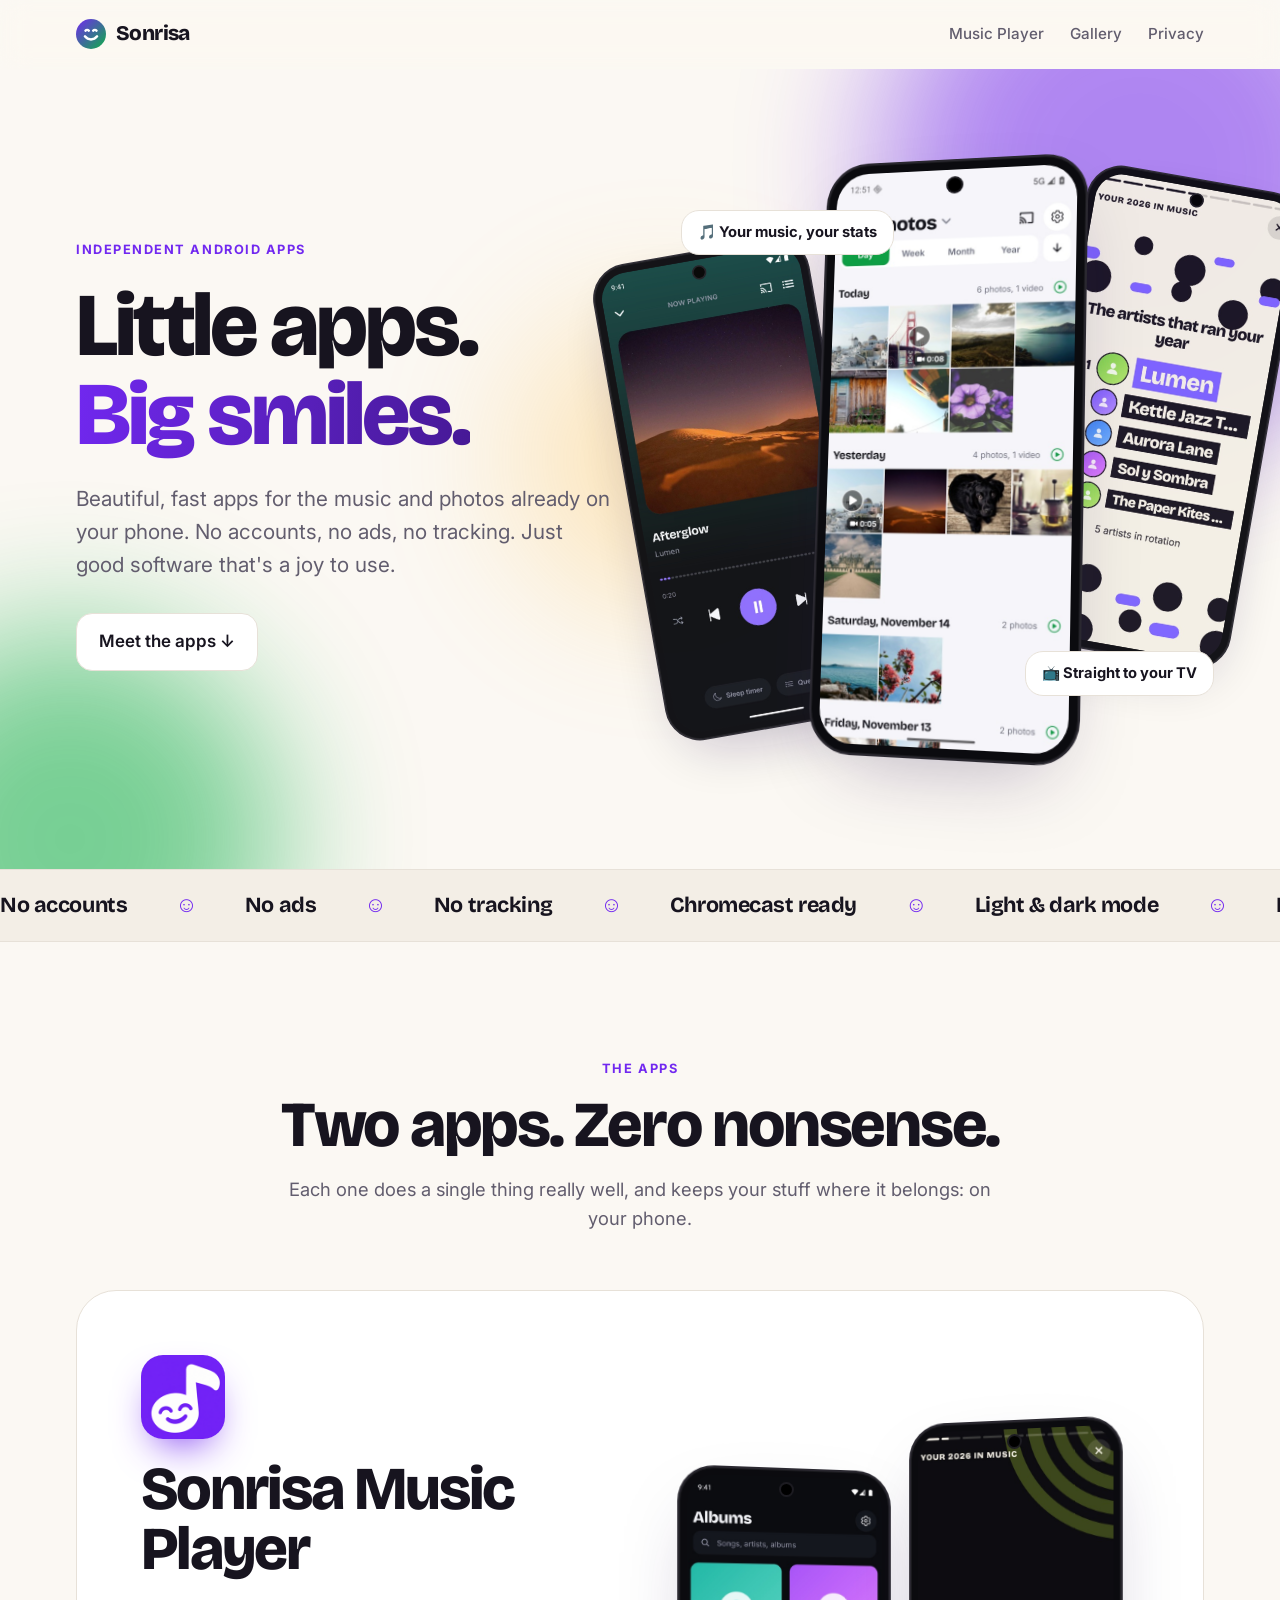
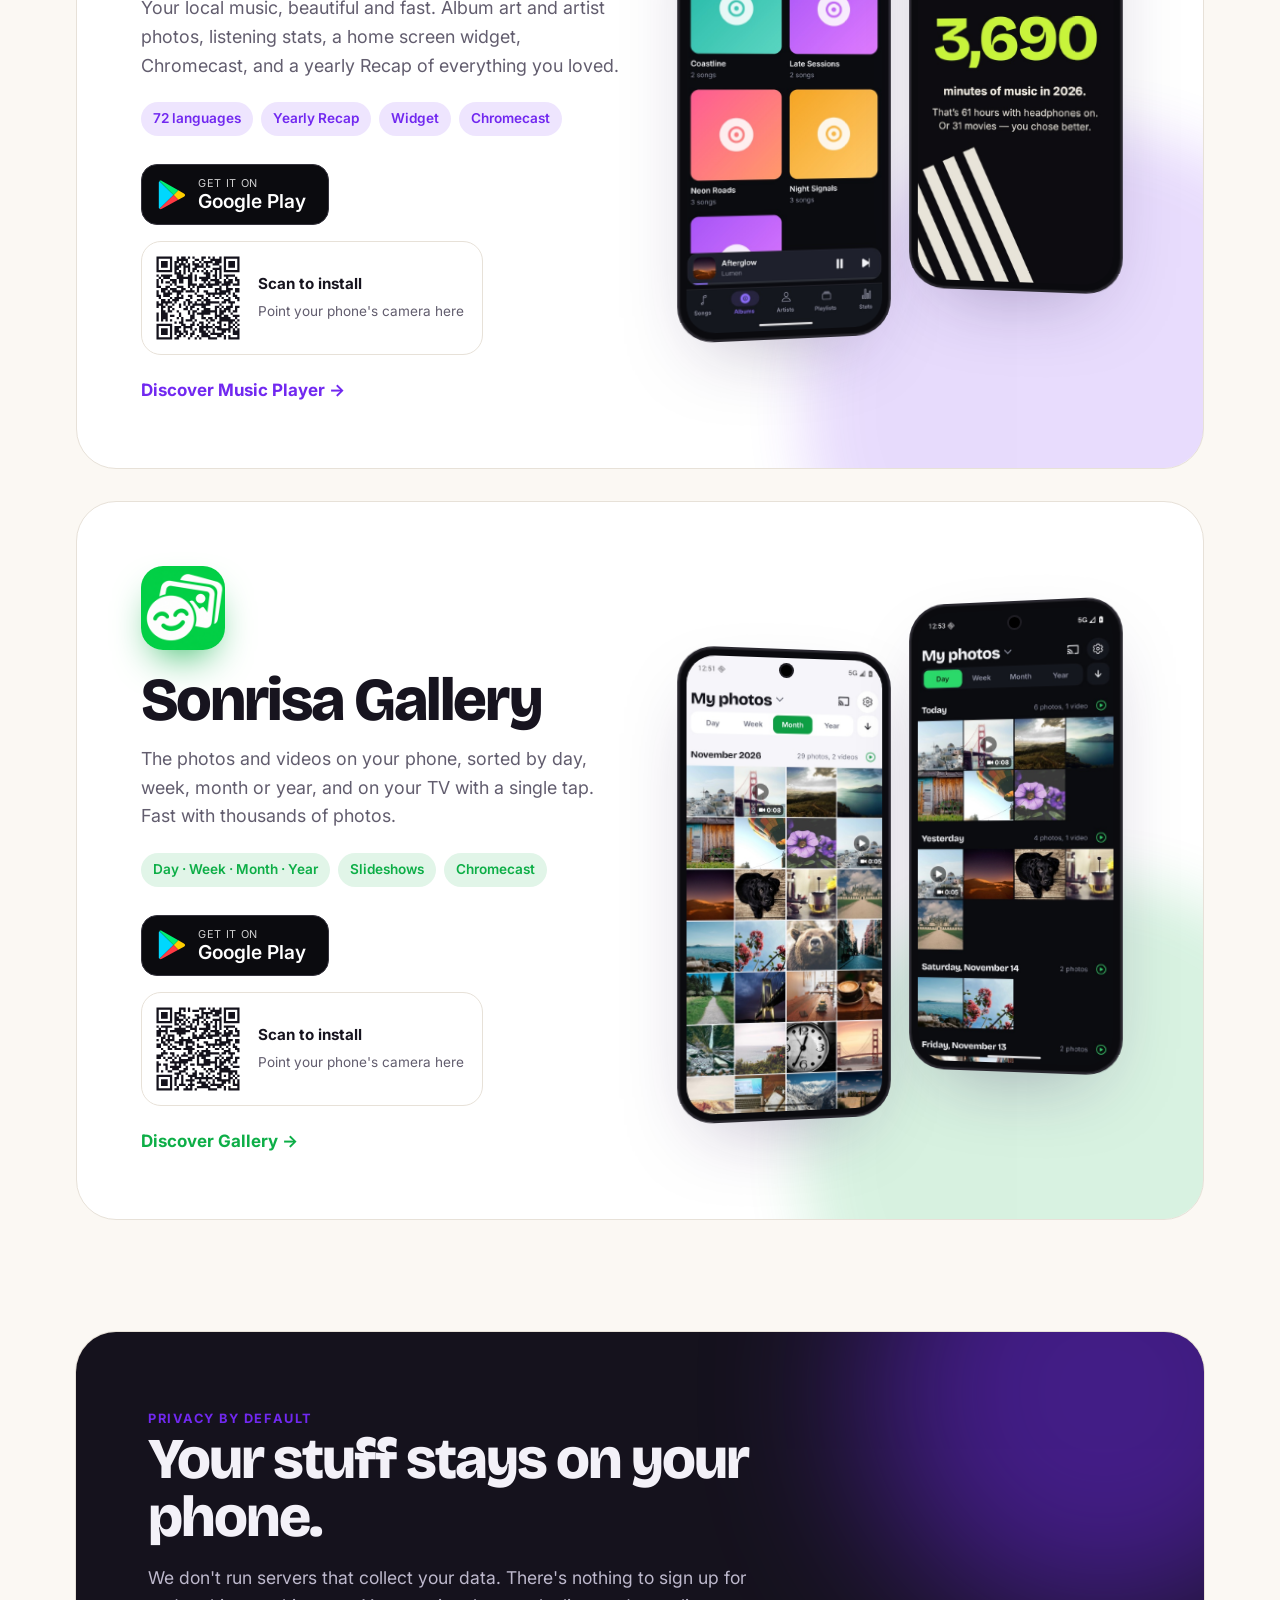
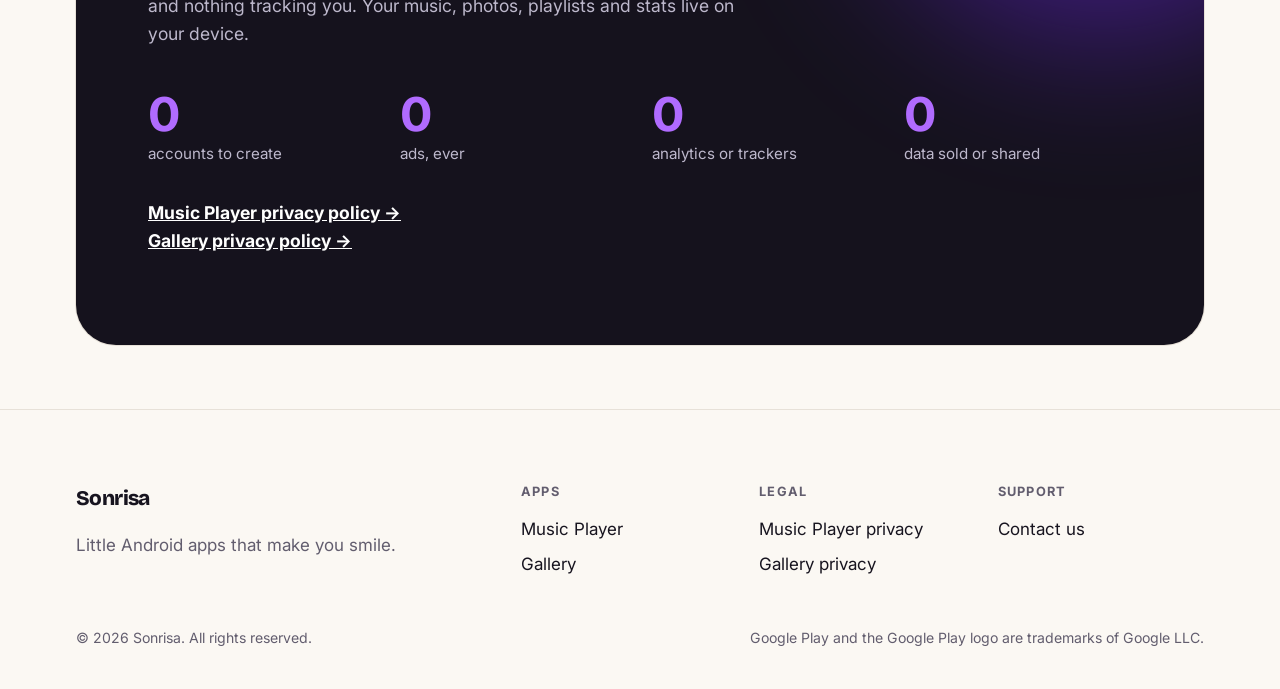
==== index.html @ 02a43a52 "first commit" ====
<!doctype html>
<html lang="en">
<head>
<meta charset="utf-8">
<meta name="viewport" content="width=device-width, initial-scale=1">
<title>Sonrisa · Little Android apps, big smiles</title>
<meta name="description" content="Sonrisa makes beautiful, fast Android apps that work with what's already on your phone. No accounts, no ads, no tracking. Meet Sonrisa Music Player and Sonrisa Gallery.">
<link rel="canonical" href="https://sonrisacode.com/">
<meta property="og:type" content="website">
<meta property="og:url" content="https://sonrisacode.com/">
<meta property="og:title" content="Sonrisa · Little Android apps, big smiles">
<meta property="og:description" content="Beautiful, private Android apps. No accounts, no ads, no tracking.">
<meta property="og:image" content="https://sonrisacode.com/img/music/icon.png">
<meta name="twitter:card" content="summary">
<meta name="theme-color" content="#fbf8f3" media="(prefers-color-scheme: light)">
<meta name="theme-color" content="#0c0a12" media="(prefers-color-scheme: dark)">
<link rel="icon" href="img/music/icon-192.png">
<link rel="preconnect" href="https://fonts.googleapis.com">
<link rel="preconnect" href="https://fonts.gstatic.com" crossorigin>
<link href="https://fonts.googleapis.com/css2?family=Bricolage+Grotesque:opsz,wght@12..96,700;12..96,800&family=Inter:wght@400;500;600;700&display=swap" rel="stylesheet">
<link rel="stylesheet" href="styles.css">
<script src="site.js" defer></script>
</head>
<body>

<header class="nav">
  <div class="wrap">
    <a class="logo" href="./"><svg viewBox="0 0 32 32" aria-hidden="true"><defs><linearGradient id="lg" x1="0" y1="0" x2="1" y2="1"><stop offset="0" stop-color="#7128f0"/><stop offset="1" stop-color="#0dae47"/></linearGradient></defs><circle cx="16" cy="16" r="16" fill="url(#lg)"/><path d="M9.5 18.5c3.4 4.4 9.6 4.4 13 0" stroke="#fff" stroke-width="2.6" fill="none" stroke-linecap="round"/><path d="M10 12.5c1-1.3 2.8-1.3 3.8 0M18.2 12.5c1-1.3 2.8-1.3 3.8 0" stroke="#fff" stroke-width="2.4" fill="none" stroke-linecap="round"/></svg>Sonrisa</a>
    <nav class="nav-links">
      <a href="music-player/">Music Player</a>
      <a href="gallery/">Gallery</a>
      <a class="hide-sm" href="#privacy">Privacy</a>
    </nav>
  </div>
</header>

<main>
  <section class="hero music">
    <div class="blobs"><div class="blob a"></div><div class="blob b" style="background: var(--gallery)"></div><div class="blob c"></div></div>
    <div class="wrap">
      <div>
        <span class="eyebrow reveal">Independent Android apps</span>
        <h1 class="reveal d1">Little apps.<br><em>Big smiles.</em></h1>
        <p class="lead reveal d2">Beautiful, fast apps for the music and photos already on your phone. No accounts, no ads, no tracking. Just good software that's a joy to use.</p>
        <div class="get reveal d3">
          <a class="ghost-btn" href="#apps">Meet the apps ↓</a>
        </div>
      </div>
      <div class="stage reveal d2" aria-hidden="true">
        <div class="phone p2"><img src="img/music/player.jpg" alt="" width="540" height="1200"></div>
        <div class="phone p3"><img src="img/music/recap4.jpg" alt="" width="540" height="1200"></div>
        <div class="phone p1"><img src="img/gallery/day.jpg" alt="" width="540" height="1200"></div>
        <div class="badge-float one">🎵 Your music, your stats</div>
        <div class="badge-float two">📺 Straight to your TV</div>
      </div>
    </div>
  </section>

  <div class="marquee music" aria-hidden="true">
    <div class="marquee-track">
      <span>No accounts</span><span>No ads</span><span>No tracking</span><span>Chromecast ready</span><span>Light &amp; dark mode</span><span>Made with care</span>
      <span>No accounts</span><span>No ads</span><span>No tracking</span><span>Chromecast ready</span><span>Light &amp; dark mode</span><span>Made with care</span>
    </div>
  </div>

  <section class="section" id="apps">
    <div class="wrap">
      <div class="section-head center reveal">
        <span class="eyebrow">The apps</span>
        <h2>Two apps. Zero nonsense.</h2>
        <p>Each one does a single thing really well, and keeps your stuff where it belongs: on your phone.</p>
      </div>

      <article class="showcase music reveal">
        <div>
          <img class="app-icon" src="img/music/icon-192.png" alt="Sonrisa Music Player icon" width="84" height="84">
          <h2>Sonrisa Music Player</h2>
          <p>Your local music, beautiful and fast. Album art and artist photos, listening stats, a home screen widget, Chromecast, and a yearly Recap of everything you loved.</p>
          <div class="tags"><span>72 languages</span><span>Yearly Recap</span><span>Widget</span><span>Chromecast</span></div>
          <div class="get">
            <a class="play-btn" href="https://play.google.com/store/apps/details?id=com.nilportugues.sonrisa_music_player"><svg viewBox="0 0 28 30" aria-hidden="true"><path fill="#00d7fe" d="M1.5 1.2 15.6 15 1.5 28.8C1 28.5.8 28 .8 27.3V2.7c0-.7.2-1.2.7-1.5z"/><path fill="#ffce00" d="m20.3 19.7-4.7-4.7 4.7-4.7 5.6 3.2c1.6.9 1.6 2.4 0 3.3z"/><path fill="#ff3a44" d="M20.3 19.7 15.6 15 1.5 28.8c.5.5 1.4.6 2.4 0z"/><path fill="#00f076" d="M20.3 10.3 3.9 1c-1-.6-1.9-.5-2.4 0L15.6 15z"/></svg><span><small>Get it on</small><strong>Google Play</strong></span></a>
            <div class="qr-card"><img src="img/music/qr.svg" alt="QR code to download Sonrisa Music Player on Google Play" width="92" height="92"><div><strong>Scan to install</strong><span>Point your phone's camera here</span></div></div>
          </div>
          <a class="more" href="music-player/">Discover Music Player →</a>
        </div>
        <div class="media" aria-hidden="true">
          <div class="phone sm"><img src="img/music/albums.jpg" alt="" width="540" height="1200" loading="lazy"></div>
          <div class="phone sm"><img src="img/music/recap2.jpg" alt="" width="540" height="1200" loading="lazy"></div>
        </div>
      </article>

      <article class="showcase gallery reveal">
        <div>
          <img class="app-icon" src="img/gallery/icon-192.png" alt="Sonrisa Gallery icon" width="84" height="84">
          <h2>Sonrisa Gallery</h2>
          <p>The photos and videos on your phone, sorted by day, week, month or year, and on your TV with a single tap. Fast with thousands of photos.</p>
          <div class="tags"><span>Day · Week · Month · Year</span><span>Slideshows</span><span>Chromecast</span></div>
          <div class="get">
            <a class="play-btn" href="https://play.google.com/store/apps/details?id=com.nilportugues.sonrisa_gallery"><svg viewBox="0 0 28 30" aria-hidden="true"><path fill="#00d7fe" d="M1.5 1.2 15.6 15 1.5 28.8C1 28.5.8 28 .8 27.3V2.7c0-.7.2-1.2.7-1.5z"/><path fill="#ffce00" d="m20.3 19.7-4.7-4.7 4.7-4.7 5.6 3.2c1.6.9 1.6 2.4 0 3.3z"/><path fill="#ff3a44" d="M20.3 19.7 15.6 15 1.5 28.8c.5.5 1.4.6 2.4 0z"/><path fill="#00f076" d="M20.3 10.3 3.9 1c-1-.6-1.9-.5-2.4 0L15.6 15z"/></svg><span><small>Get it on</small><strong>Google Play</strong></span></a>
            <div class="qr-card"><img src="img/gallery/qr.svg" alt="QR code to download Sonrisa Gallery on Google Play" width="92" height="92"><div><strong>Scan to install</strong><span>Point your phone's camera here</span></div></div>
          </div>
          <a class="more" href="gallery/">Discover Gallery →</a>
        </div>
        <div class="media" aria-hidden="true">
          <div class="phone sm"><img src="img/gallery/month.jpg" alt="" width="540" height="1200" loading="lazy"></div>
          <div class="phone sm"><img src="img/gallery/dark.jpg" alt="" width="540" height="1200" loading="lazy"></div>
        </div>
      </article>
    </div>
  </section>

  <section class="wrap music" id="privacy">
    <div class="privacy reveal">
      <span class="eyebrow">Privacy by default</span>
      <h2>Your stuff stays on your phone.</h2>
      <p>We don't run servers that collect your data. There's nothing to sign up for and nothing tracking you. Your music, photos, playlists and stats live on your device.</p>
      <div class="stats">
        <div><b>0</b><span>accounts to create</span></div>
        <div><b>0</b><span>ads, ever</span></div>
        <div><b>0</b><span>analytics or trackers</span></div>
        <div><b>0</b><span>data sold or shared</span></div>
      </div>
      <p><a class="link" href="music-player/privacy.html">Music Player privacy policy →</a><br><a class="link" href="gallery/privacy.html">Gallery privacy policy →</a></p>
    </div>
  </section>
</main>

<footer>
  <div class="wrap">
    <div class="cols">
      <div>
        <a class="logo" href="./">Sonrisa</a>
        <p class="muted">Little Android apps that make you smile.</p>
      </div>
      <div><h5>Apps</h5><ul><li><a href="music-player/">Music Player</a></li><li><a href="gallery/">Gallery</a></li></ul></div>
      <div><h5>Legal</h5><ul><li><a href="music-player/privacy.html">Music Player privacy</a></li><li><a href="gallery/privacy.html">Gallery privacy</a></li></ul></div>
      <div><h5>Support</h5><ul><li><a href="mailto:CONTACT_EMAIL">Contact us</a></li></ul></div>
    </div>
    <div class="fine"><span>© 2026 Sonrisa. All rights reserved.</span><span>Google Play and the Google Play logo are trademarks of Google LLC.</span></div>
  </div>
</footer>
</body>
</html>
---- styles.css ----
/* ---------- Tokens ---------- */
:root {
  --bg: #fbf8f3;
  --bg-2: #f3eee6;
  --surface: #ffffff;
  --fg: #17141f;
  --muted: #625d6e;
  --line: #e7e1d8;
  --music: #7128f0;
  --music-2: #b06bff;
  --gallery: #0dae47;
  --gallery-2: #7be38f;
  --sun: #ffb020;
  --accent: var(--music);
  --accent-2: var(--music-2);
  --radius: 28px;
  --deep: color-mix(in srgb, var(--accent) 62%, #000);
  --shadow: 0 30px 80px -30px rgb(40 20 80 / .35);
}
@media (prefers-color-scheme: dark) {
  :root {
    --bg: #0c0a12;
    --bg-2: #141120;
    --surface: #18151f;
    --fg: #f3f1f8;
    --muted: #a7a2b6;
    --line: #2a2636;
    --music: #9d6bff;
    --music-2: #d3a8ff;
    --gallery: #33d46f;
    --gallery-2: #a6f3b5;
    --shadow: 0 30px 80px -30px rgb(0 0 0 / .8);
  }
  .hero h1 em { background-image: linear-gradient(100deg, var(--accent), var(--accent-2)) !important; }
}
.music { --accent: var(--music); --accent-2: var(--music-2); --deep: color-mix(in srgb, var(--music) 62%, #000); }
.gallery { --accent: var(--gallery); --accent-2: var(--gallery-2); --deep: color-mix(in srgb, var(--gallery) 62%, #000); }

/* ---------- Base ---------- */
* { box-sizing: border-box; }
html { -webkit-text-size-adjust: 100%; scroll-behavior: smooth; }
body {
  margin: 0; background: var(--bg); color: var(--fg); overflow-x: hidden;
  font: 17px/1.6 Inter, system-ui, -apple-system, "Segoe UI", Roboto, sans-serif;
  -webkit-font-smoothing: antialiased;
}
img { max-width: 100%; height: auto; display: block; }
a { color: inherit; }
h1, h2, h3, .display { font-family: "Bricolage Grotesque", Inter, system-ui, sans-serif; letter-spacing: -0.035em; line-height: 1; margin: 0; }
.wrap { max-width: 1160px; margin: 0 auto; padding: 0 16px; }
.eyebrow { display: inline-block; font-weight: 700; font-size: .8rem; letter-spacing: .12em; text-transform: uppercase; color: var(--accent); }
.muted { color: var(--muted); }
section { position: relative; }

/* ---------- Nav ---------- */
.nav { position: sticky; top: 0; z-index: 50; backdrop-filter: saturate(1.6) blur(14px); -webkit-backdrop-filter: saturate(1.6) blur(14px); background: color-mix(in srgb, var(--bg) 72%, transparent); border-bottom: 1px solid transparent; transition: border-color .3s; }
.nav.scrolled { border-color: var(--line); }
.nav .wrap { display: flex; align-items: center; justify-content: space-between; height: 68px; }
.logo { display: flex; align-items: center; gap: 10px; font-family: "Bricolage Grotesque", sans-serif; font-weight: 800; font-size: 1.3rem; text-decoration: none; letter-spacing: -0.03em; }
.logo svg { width: 30px; height: 30px; }
.nav-links { display: flex; align-items: center; gap: 26px; font-size: .95rem; font-weight: 500; }
.nav-links a { text-decoration: none; color: var(--muted); transition: color .2s; }
.nav-links a:hover, .nav-links a[aria-current] { color: var(--fg); }
.nav-links .pill { color: var(--bg); background: var(--fg); padding: 9px 16px; border-radius: 999px; }
.nav-links .pill:hover { color: var(--bg); }
@media (max-width: 640px) { .nav-links .hide-sm { display: none; } .nav-links { gap: 16px; } }

/* ---------- Buttons ---------- */
.play-btn {
  display: inline-flex; align-items: center; gap: 12px; text-decoration: none;
  background: #0b0b0f; color: #fff; padding: 12px 22px 12px 16px; border-radius: 16px;
  border: 1px solid #34323c; transition: transform .2s, box-shadow .2s;
}
.play-btn:hover { transform: translateY(-2px); box-shadow: 0 16px 34px -14px var(--accent); }
.play-btn svg { width: 28px; height: 30px; flex: none; }
.play-btn small { display: block; font-size: .68rem; letter-spacing: .06em; text-transform: uppercase; opacity: .8; line-height: 1.2; }
.play-btn strong { display: block; font-size: 1.2rem; line-height: 1.15; font-weight: 600; }
.ghost-btn { display: inline-flex; align-items: center; gap: 8px; padding: 14px 22px; border-radius: 16px; text-decoration: none; font-weight: 600; border: 1px solid var(--line); background: var(--surface); transition: border-color .2s, transform .2s; }
.ghost-btn:hover { border-color: var(--accent); transform: translateY(-2px); }

.qr-card { display: flex; align-items: center; gap: 14px; background: var(--surface); border: 1px solid var(--line); border-radius: 20px; padding: 10px 18px 10px 10px; }
.qr-card img { width: 92px; height: 92px; border-radius: 12px; background: #fff; }
.qr-card strong { display: block; font-size: .95rem; }
.qr-card span { font-size: .85rem; color: var(--muted); }
.get { display: flex; flex-wrap: wrap; align-items: center; gap: 16px; }
@media (hover: none) and (pointer: coarse) { .qr-card { display: none; } }

/* ---------- Phone mockup ---------- */
.phone {
  position: relative; width: 270px; aspect-ratio: 1080 / 2400; flex: none;
  background: #0b0b0f; border-radius: 42px; padding: 9px;
  box-shadow: 0 0 0 1px rgb(255 255 255 / .06) inset, 0 0 0 2px #2a2830, var(--shadow);
}
.phone::before { content: ""; position: absolute; top: 18px; left: 50%; width: 14px; height: 14px; margin-left: -7px; border-radius: 50%; background: #000; z-index: 2; box-shadow: 0 0 0 2px #1d1c22; }
.phone img { width: 100%; height: 100%; object-fit: cover; object-position: top; border-radius: 34px; }
.phone.sm { width: 210px; border-radius: 34px; padding: 7px; }
.phone.sm img { border-radius: 28px; }
.phone.sm::before { top: 14px; width: 11px; height: 11px; margin-left: -5.5px; }

/* ---------- Background blobs ---------- */
.blobs { position: absolute; inset: 0; overflow: hidden; pointer-events: none; z-index: -1; }
.blob { position: absolute; border-radius: 50%; filter: blur(70px); opacity: .55; animation: drift 18s ease-in-out infinite alternate; }
.blob.a { width: 520px; height: 520px; background: var(--accent); top: -160px; right: -120px; }
.blob.b { width: 420px; height: 420px; background: var(--accent-2); bottom: -180px; left: -140px; animation-delay: -6s; }
.blob.c { width: 300px; height: 300px; background: var(--sun); top: 30%; left: 40%; opacity: .25; animation-delay: -12s; }
@media (prefers-color-scheme: dark) { .blob { opacity: .35; } .blob.c { opacity: .12; } }
@keyframes drift { to { transform: translate(60px, 40px) scale(1.12); } }

/* ---------- Hero ---------- */
.hero { padding: 64px 0 96px; isolation: isolate; }
.hero .wrap { display: grid; grid-template-columns: 1.05fr .95fr; gap: 48px; align-items: center; }
.hero h1 { font-size: clamp(3rem, 7.5vw, 5.6rem); font-weight: 800; margin: 18px 0 22px; }
.hero h1 em { font-style: normal; background: linear-gradient(100deg, var(--accent), var(--deep)); -webkit-background-clip: text; background-clip: text; color: transparent; }
.hero .lead { font-size: clamp(1.1rem, 2vw, 1.3rem); color: var(--muted); max-width: 540px; margin: 0 0 32px; }
.app-icon { width: 84px; height: 84px; border-radius: 22px; box-shadow: 0 18px 40px -16px var(--accent); }

.stage { position: relative; height: 640px; perspective: 1400px; }
.stage .phone { position: absolute; top: 50%; left: 50%; }
.stage .p1 { transform: translate(-50%, -50%) rotateY(-14deg) rotateX(6deg); z-index: 3; animation: float 7s ease-in-out infinite; }
.stage .p2 { transform: translate(-128%, -44%) rotate(-10deg) scale(.8); z-index: 2; opacity: .96; animation: float 8s ease-in-out -2s infinite; }
.stage .p3 { transform: translate(28%, -56%) rotate(10deg) scale(.8); z-index: 1; opacity: .96; animation: float 9s ease-in-out -4s infinite; }
@keyframes float { 50% { margin-top: -16px; } }
.badge-float { position: absolute; z-index: 4; background: var(--surface); border: 1px solid var(--line); border-radius: 18px; padding: 10px 16px; font-weight: 700; font-size: .92rem; box-shadow: var(--shadow); display: flex; align-items: center; gap: 8px; animation: float 6s ease-in-out -1s infinite; white-space: nowrap; }
.badge-float.one { top: 12%; left: -2%; }
.badge-float.two { bottom: 12%; right: -2%; animation-delay: -3s; }

@media (max-width: 900px) {
  .hero { padding: 32px 0 64px; }
  .hero .wrap { grid-template-columns: 1fr; }
  .stage { height: 520px; }
  .stage .phone { width: 220px; }
  .stage .p2 { transform: translate(-108%, -44%) rotate(-10deg) scale(.8); }
  .stage .p3 { transform: translate(8%, -56%) rotate(10deg) scale(.8); }
}
@media (max-width: 480px) {
  .stage { height: 440px; }
  .stage .phone { width: 180px; border-radius: 30px; padding: 6px; }
  .stage .phone img { border-radius: 25px; }
  .stage .p2 { transform: translate(-100%, -44%) rotate(-9deg) scale(.8); }
  .stage .p3 { transform: translate(0%, -56%) rotate(8deg) scale(.8); }
  .badge-float { font-size: .8rem; padding: 8px 12px; }
}

/* ---------- Marquee ---------- */
.marquee { border-block: 1px solid var(--line); background: var(--bg-2); overflow: hidden; padding: 18px 0; }
.marquee-track { display: flex; gap: 48px; width: max-content; animation: scroll 40s linear infinite; font-family: "Bricolage Grotesque", sans-serif; font-weight: 700; font-size: 1.35rem; letter-spacing: -0.02em; }
.marquee-track span { display: flex; align-items: center; gap: 48px; white-space: nowrap; }
.marquee-track span::after { content: "☺"; color: var(--accent); }
@keyframes scroll { to { transform: translateX(-50%); } }

/* ---------- Sections ---------- */
.section { padding: 112px 0; }
.section-head { max-width: 720px; margin-bottom: 56px; }
.section-head h2 { font-size: clamp(2.3rem, 5.5vw, 4rem); font-weight: 800; margin-top: 12px; }
.section-head p { font-size: 1.15rem; color: var(--muted); margin: 18px 0 0; }
.center { text-align: center; margin-inline: auto; }
@media (max-width: 640px) { .section { padding: 72px 0; } }

/* ---------- Screenshot carousel ---------- */
.shots { display: flex; gap: 28px; overflow-x: auto; padding: 24px max(16px, calc((100vw - 1160px) / 2 + 16px)) 40px; scroll-snap-type: x mandatory; scrollbar-width: none; }
.shots::-webkit-scrollbar { display: none; }
.shot { flex: none; scroll-snap-align: center; margin: 0; text-align: center; }
.shot button { all: unset; cursor: zoom-in; display: block; border-radius: 34px; }
.shot button:focus-visible { outline: 3px solid var(--accent); outline-offset: 6px; }
.shot .phone { transition: transform .45s cubic-bezier(.2,.8,.2,1), box-shadow .45s; }
.shot button:hover .phone { transform: translateY(-12px) scale(1.04); }
.shot figcaption { margin-top: 18px; font-weight: 600; }
.shot figcaption span { display: block; font-weight: 400; font-size: .88rem; color: var(--muted); }
.carousel-nav { display: flex; gap: 10px; justify-content: flex-end; margin-top: -24px; }
.carousel-nav button { width: 48px; height: 48px; border-radius: 50%; border: 1px solid var(--line); background: var(--surface); color: var(--fg); font-size: 1.2rem; cursor: pointer; transition: border-color .2s; }
.carousel-nav button:hover { border-color: var(--accent); }

/* ---------- Feature rows ---------- */
.row { display: grid; grid-template-columns: 1fr 1fr; gap: 64px; align-items: center; padding: 48px 0; }
.row + .row { border-top: 1px dashed var(--line); }
.row.flip .row-media { order: -1; }
.row h3 { font-size: clamp(2rem, 4vw, 3rem); font-weight: 800; margin: 12px 0 18px; }
.row p { color: var(--muted); font-size: 1.1rem; margin: 0 0 18px; }
.row ul { list-style: none; padding: 0; margin: 0; display: grid; gap: 10px; }
.row li { display: flex; gap: 12px; align-items: flex-start; }
.row li::before { content: ""; flex: none; width: 22px; height: 22px; margin-top: 2px; border-radius: 50%; background: var(--accent) url("data:image/svg+xml,%3Csvg xmlns='http://www.w3.org/2000/svg' viewBox='0 0 24 24' fill='none' stroke='white' stroke-width='3.5' stroke-linecap='round' stroke-linejoin='round'%3E%3Cpath d='M5 12l5 5L20 7'/%3E%3C/svg%3E") center/13px no-repeat; }
.row-media { position: relative; display: flex; justify-content: center; padding: 40px 0; isolation: isolate; }
.row-media::before { content: ""; position: absolute; inset: 0 8%; border-radius: 48px; background: radial-gradient(circle at 30% 20%, var(--accent-2), var(--accent)); opacity: .18; z-index: -1; transform: rotate(-3deg); }
.row-media .pair { display: flex; gap: 20px; align-items: flex-end; }
.row-media .pair .phone:last-child { transform: translateY(-40px); }
@media (max-width: 860px) {
  .row { grid-template-columns: 1fr; gap: 24px; }
  .row.flip .row-media { order: 0; }
  .row-media .phone { width: 220px; }
  .row-media .pair .phone { width: 160px; border-radius: 28px; padding: 6px; }
  .row-media .pair .phone img { border-radius: 23px; }
}

/* ---------- Grid of small features ---------- */
.grid { display: grid; grid-template-columns: repeat(auto-fit, minmax(min(250px, 100%), 1fr)); gap: 18px; }
.card { background: var(--surface); border: 1px solid var(--line); border-radius: 24px; padding: 26px; transition: transform .3s, border-color .3s; }
.card:hover { transform: translateY(-4px); border-color: var(--accent); }
.card .ic { width: 48px; height: 48px; border-radius: 14px; display: grid; place-items: center; font-size: 1.5rem; background: color-mix(in srgb, var(--accent) 14%, transparent); }
.card h4 { font-family: "Bricolage Grotesque", sans-serif; font-size: 1.25rem; letter-spacing: -0.02em; margin: 16px 0 6px; }
.card p { margin: 0; color: var(--muted); font-size: .97rem; }

/* ---------- Privacy band ---------- */
.privacy { background: #15121d; color: #f3f1f8; box-shadow: 0 0 0 1px var(--line); border-radius: 40px; padding: clamp(36px, 6vw, 72px); overflow: hidden; position: relative; isolation: isolate; }
.privacy::after { content: ""; position: absolute; width: 480px; height: 480px; right: -140px; top: -180px; border-radius: 50%; background: var(--accent); filter: blur(80px); opacity: .5; z-index: -1; }
.privacy h2 { font-size: clamp(2.2rem, 5vw, 3.6rem); font-weight: 800; max-width: 640px; }
.privacy p { color: #bdb8cc; max-width: 620px; font-size: 1.1rem; }
.privacy .stats { display: grid; grid-template-columns: repeat(auto-fit, minmax(min(160px, 100%), 1fr)); gap: 24px; margin: 40px 0 32px; }
.privacy .stats b { display: block; font-family: "Bricolage Grotesque", sans-serif; font-size: 3.2rem; line-height: 1; letter-spacing: -0.04em; color: var(--accent-2); }
.privacy .stats span { font-size: .95rem; color: #bdb8cc; }
.privacy a.link { color: #fff; font-weight: 700; }

/* ---------- FAQ ---------- */
.faq { max-width: 820px; margin: 0 auto; display: grid; gap: 12px; }
.faq details { background: var(--surface); border: 1px solid var(--line); border-radius: 20px; padding: 0 24px; transition: border-color .2s; }
.faq details[open] { border-color: var(--accent); }
.faq summary { cursor: pointer; list-style: none; padding: 22px 0; font-weight: 600; font-size: 1.08rem; display: flex; justify-content: space-between; gap: 16px; }
.faq summary::-webkit-details-marker { display: none; }
.faq summary::after { content: "+"; font-size: 1.5rem; line-height: 1; color: var(--accent); transition: transform .25s; }
.faq details[open] summary::after { transform: rotate(45deg); }
.faq details p { margin: 0 0 22px; color: var(--muted); }

/* ---------- CTA ---------- */
.cta { text-align: center; padding: clamp(48px, 8vw, 96px) 24px; border-radius: 40px; background: linear-gradient(135deg, var(--deep), var(--accent)); color: #fff; position: relative; overflow: hidden; isolation: isolate; }
.cta::before { content: ""; position: absolute; inset: -40%; background: repeating-conic-gradient(from 0deg, rgb(255 255 255 / .07) 0 10deg, transparent 10deg 20deg); animation: spin 60s linear infinite; z-index: -1; }
@keyframes spin { to { transform: rotate(1turn); } }
.cta img.app-icon { margin: 0 auto 24px; box-shadow: 0 20px 50px -10px rgb(0 0 0 / .4); }
.cta h2 { font-size: clamp(2.4rem, 6vw, 4.4rem); font-weight: 800; }
.cta p { font-size: 1.15rem; opacity: .9; margin: 16px auto 32px; max-width: 520px; }
.cta .get { justify-content: center; }
.cta .qr-card { background: rgb(255 255 255 / .14); border-color: rgb(255 255 255 / .25); color: #fff; }
.cta .qr-card span { color: rgb(255 255 255 / .8); }

/* ---------- Home: app showcases ---------- */
.showcase { display: grid; grid-template-columns: 1fr 1fr; gap: 40px; align-items: center; border-radius: 40px; padding: clamp(28px, 5vw, 64px); background: var(--surface); border: 1px solid var(--line); overflow: hidden; position: relative; isolation: isolate; }
.showcase + .showcase { margin-top: 32px; }
.showcase::before { content: ""; position: absolute; width: 560px; height: 560px; right: -160px; bottom: -220px; border-radius: 50%; background: var(--accent); opacity: .16; filter: blur(30px); z-index: -1; }
.showcase h2 { font-size: clamp(2.4rem, 5vw, 3.8rem); font-weight: 800; margin: 20px 0 14px; }
.showcase p { color: var(--muted); font-size: 1.12rem; margin: 0 0 22px; }
.showcase .tags { display: flex; flex-wrap: wrap; gap: 8px; margin-bottom: 28px; }
.showcase .tags span { background: color-mix(in srgb, var(--accent) 12%, transparent); color: var(--accent); font-weight: 600; font-size: .85rem; padding: 6px 12px; border-radius: 999px; }
.showcase .media { display: flex; justify-content: center; gap: 18px; perspective: 1200px; }
.showcase .media .phone:first-child { transform: rotateY(12deg) translateY(24px); }
.showcase .media .phone:last-child { transform: rotateY(-12deg) translateY(-24px); }
.showcase .more { display: inline-block; margin-top: 22px; font-weight: 700; color: var(--accent); text-decoration: none; }
.showcase .more:hover { text-decoration: underline; }
@media (max-width: 900px) {
  .showcase { grid-template-columns: 1fr; }
  .showcase .media .phone { width: 46%; max-width: 220px; border-radius: 30px; padding: 6px; }
  .showcase .media .phone img { border-radius: 25px; }
}

/* ---------- Footer ---------- */
footer { padding: 72px 0 40px; margin-top: 64px; border-top: 1px solid var(--line); }
footer .cols { display: grid; grid-template-columns: 2fr 1fr 1fr 1fr; gap: 32px; }
footer h5 { font-size: .8rem; letter-spacing: .1em; text-transform: uppercase; color: var(--muted); margin: 0 0 14px; }
footer ul { list-style: none; padding: 0; margin: 0; display: grid; gap: 8px; }
footer a { text-decoration: none; color: var(--fg); }
footer a:hover { color: var(--accent); }
footer .fine { margin-top: 48px; font-size: .88rem; color: var(--muted); display: flex; flex-wrap: wrap; justify-content: space-between; gap: 12px; }
@media (max-width: 760px) { footer .cols { grid-template-columns: 1fr 1fr; } footer .cols > :first-child { grid-column: 1 / -1; } }

/* ---------- Lightbox ---------- */
.lightbox { position: fixed; inset: 0; z-index: 100; display: none; align-items: center; justify-content: center; background: rgb(8 6 14 / .9); backdrop-filter: blur(10px); -webkit-backdrop-filter: blur(10px); }
.lightbox.open { display: flex; animation: fade .25s ease; }
.lightbox figure { margin: 0; height: min(88vh, 900px); aspect-ratio: 1080 / 2400; position: relative; animation: pop .35s cubic-bezier(.2,.9,.3,1.2); }
.lightbox figure img { width: 100%; height: 100%; object-fit: contain; border-radius: 28px; cursor: zoom-in; transition: transform .35s ease; transform-origin: var(--ox, 50%) var(--oy, 50%); }
.lightbox figure.zoomed img { transform: scale(2); cursor: zoom-out; }
.lightbox figcaption { position: absolute; left: 0; right: 0; bottom: -40px; text-align: center; color: #fff; font-weight: 600; }
.lightbox .lb-btn { position: absolute; width: 52px; height: 52px; border-radius: 50%; border: 1px solid rgb(255 255 255 / .2); background: rgb(255 255 255 / .1); color: #fff; font-size: 1.4rem; cursor: pointer; display: grid; place-items: center; }
.lightbox .lb-btn:hover { background: rgb(255 255 255 / .2); }
.lightbox .lb-close { top: 20px; right: 20px; }
.lightbox .lb-prev { left: max(16px, calc(50% - 360px)); top: 50%; translate: 0 -50%; }
.lightbox .lb-next { right: max(16px, calc(50% - 360px)); top: 50%; translate: 0 -50%; }
@media (max-width: 640px) { .lightbox figure { height: 78vh; } .lightbox .lb-prev, .lightbox .lb-next { top: auto; bottom: 16px; translate: none; } }
@keyframes fade { from { opacity: 0; } }
@keyframes pop { from { transform: scale(.9); opacity: 0; } }

/* ---------- Reveal on scroll ---------- */
.reveal { opacity: 0; transform: translateY(40px); transition: opacity .8s ease, transform .8s cubic-bezier(.2,.8,.2,1); }
.reveal.in { opacity: 1; transform: none; }
.reveal.d1 { transition-delay: .1s; } .reveal.d2 { transition-delay: .2s; } .reveal.d3 { transition-delay: .3s; }

@media (prefers-reduced-motion: reduce) {
  *, *::before, *::after { animation: none !important; transition: none !important; }
  .reveal { opacity: 1; transform: none; }
}
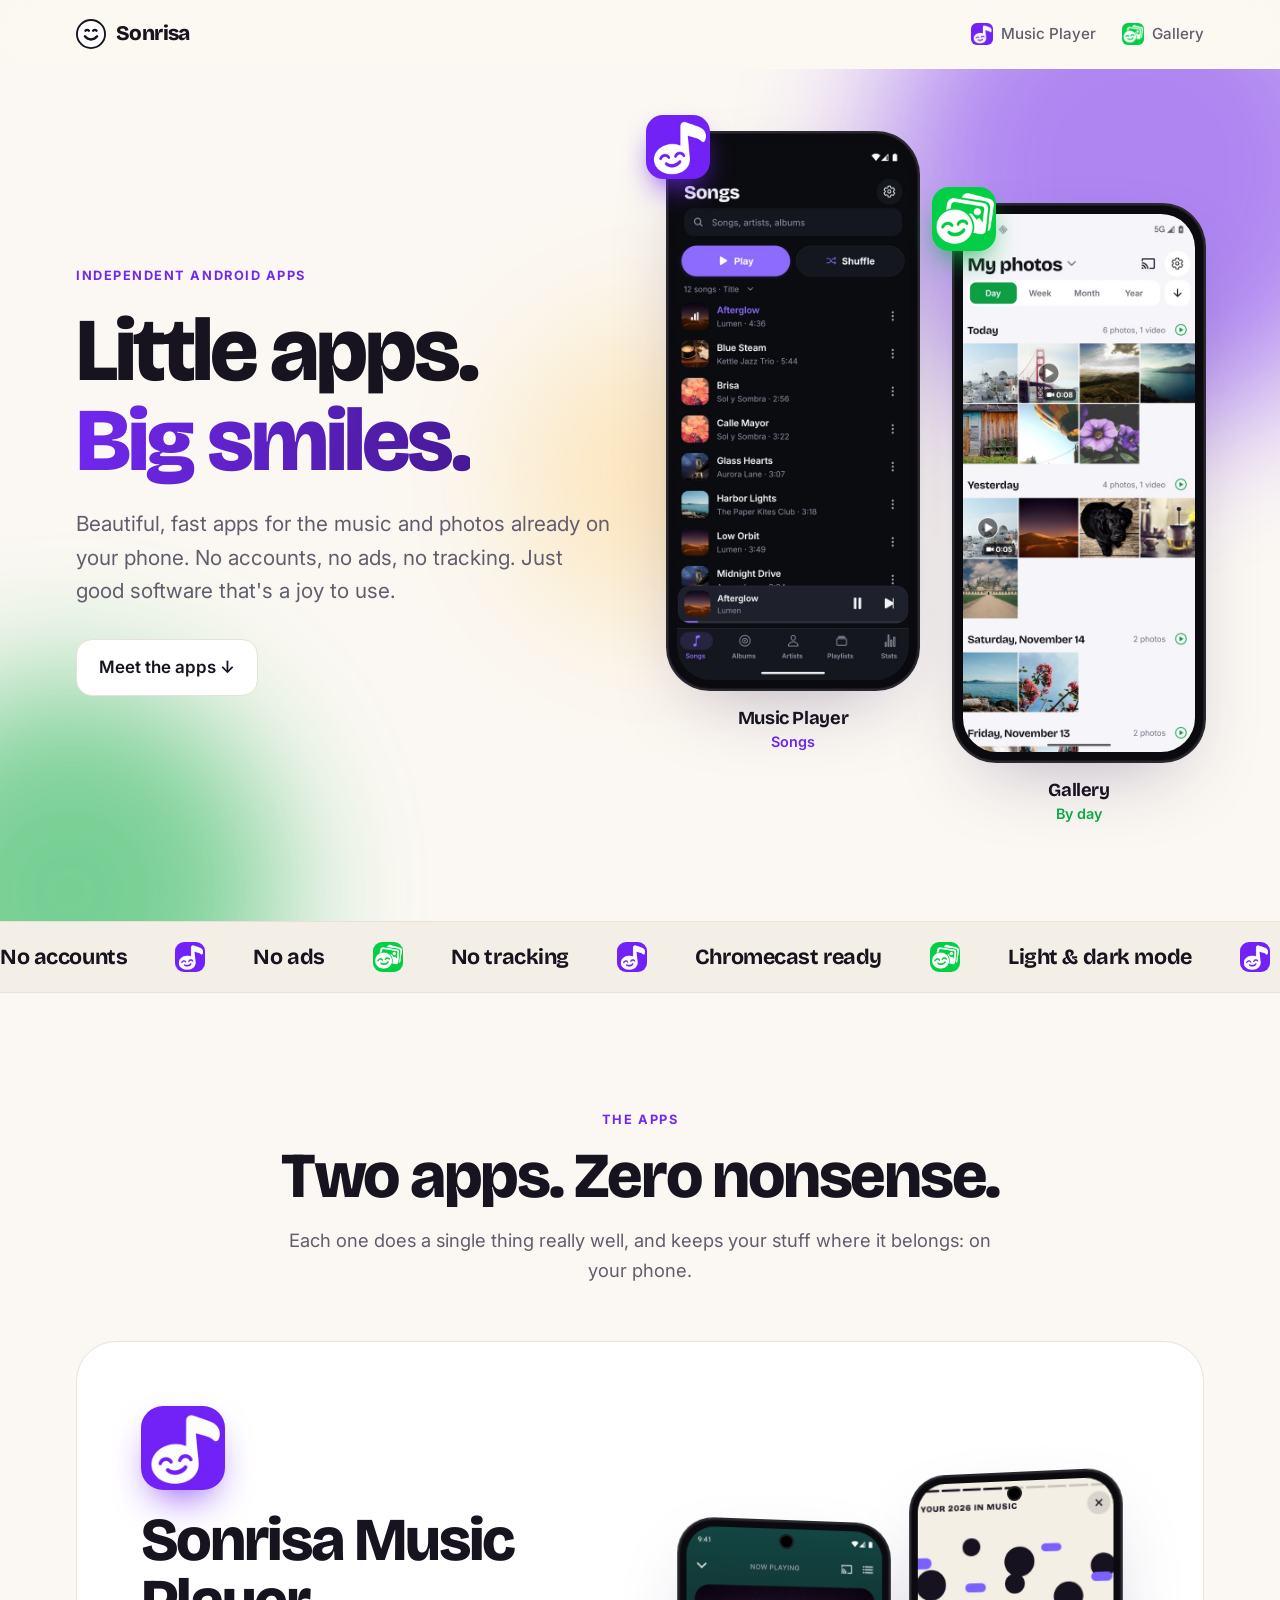
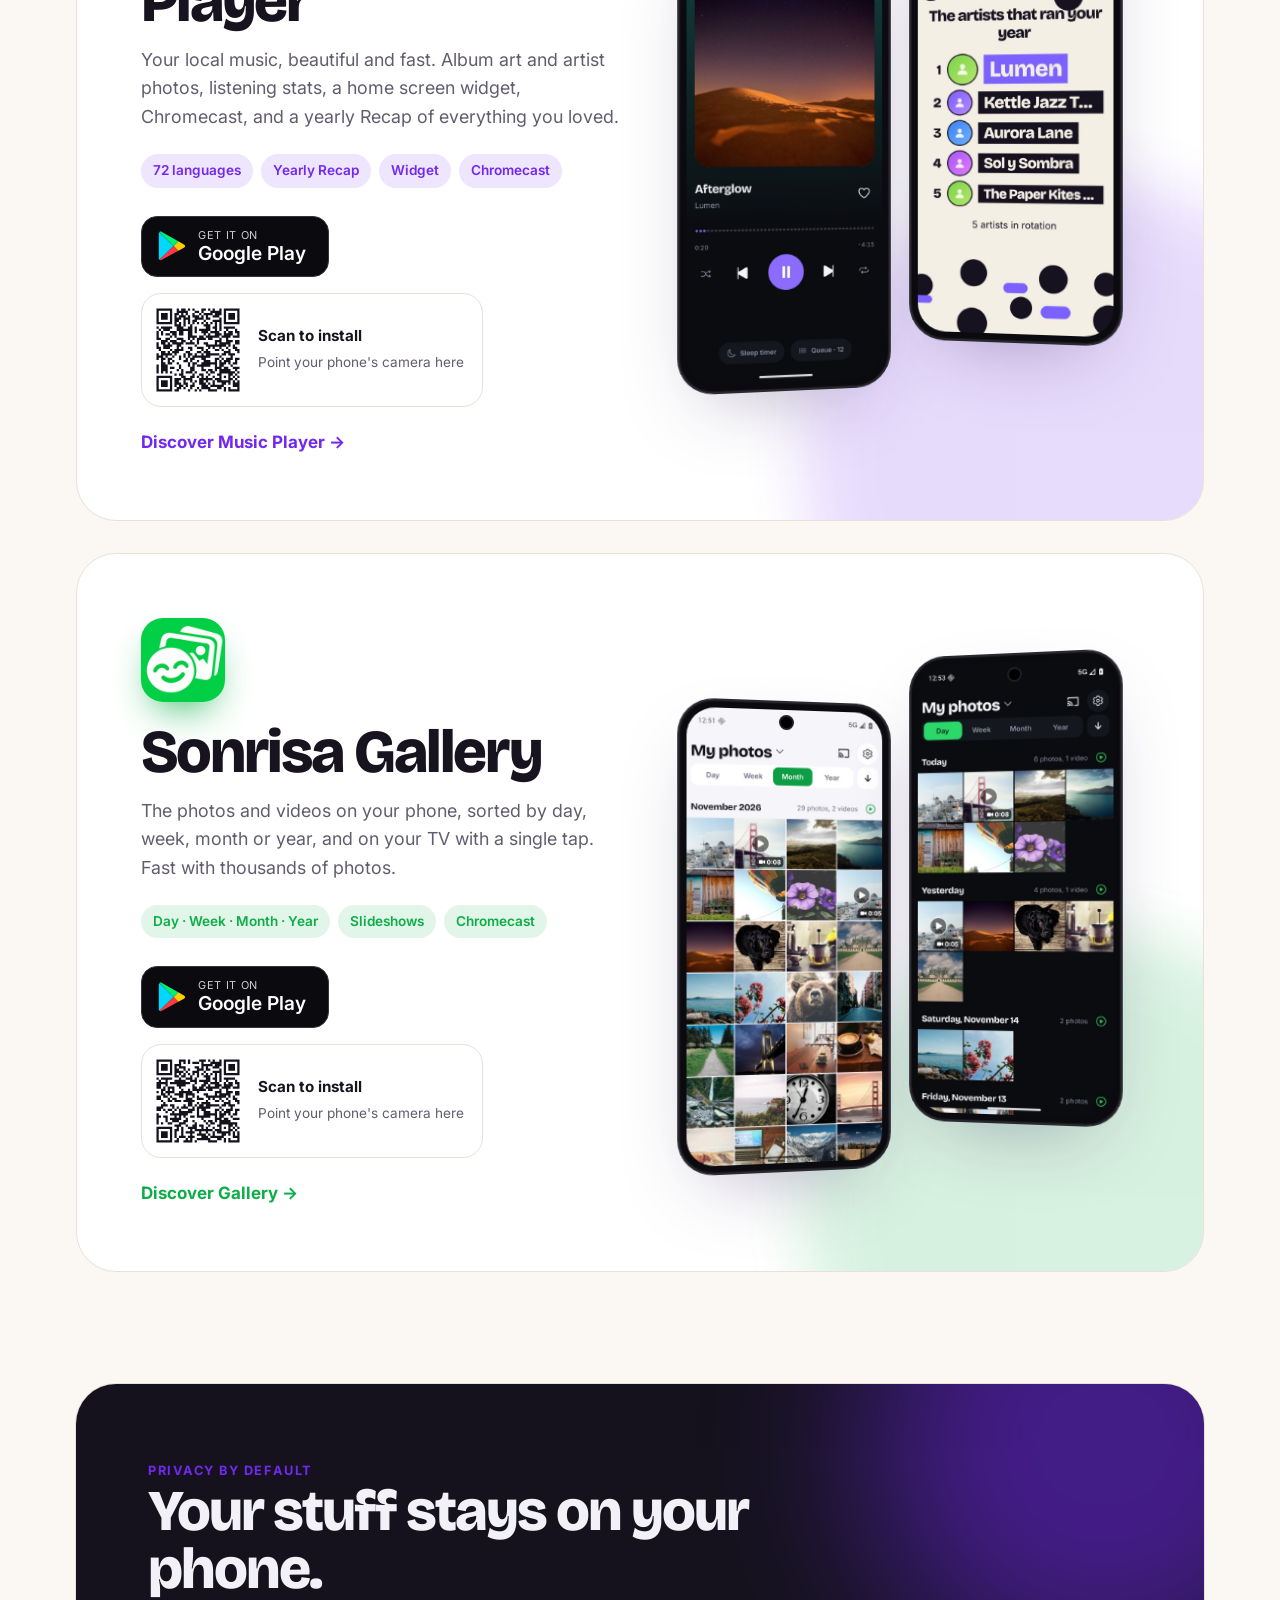
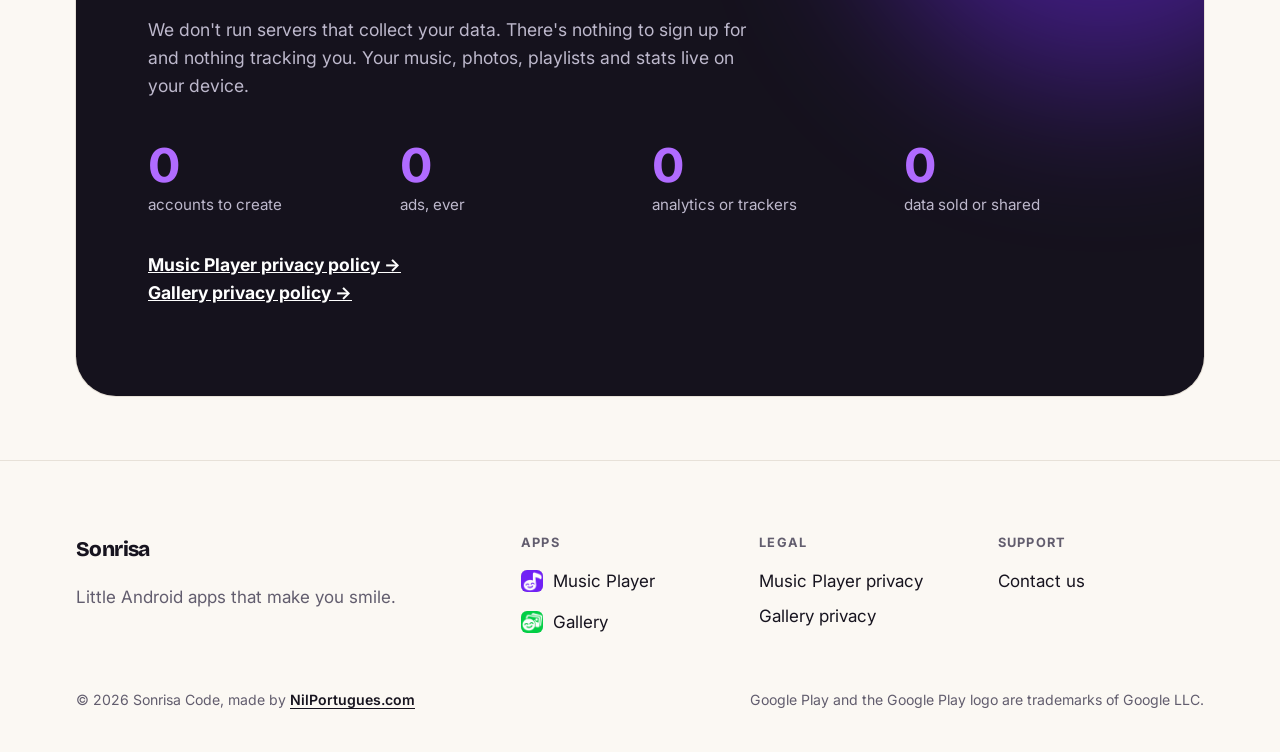
==== commit c3e63659: "Redesign the site in English and prepare GitHub Pages - Home hero: two phones that walk through each" ====
--- a/index.html
+++ b/index.html
@@ -25,11 +25,10 @@
 
 <header class="nav">
   <div class="wrap">
-    <a class="logo" href="./"><svg viewBox="0 0 32 32" aria-hidden="true"><defs><linearGradient id="lg" x1="0" y1="0" x2="1" y2="1"><stop offset="0" stop-color="#7128f0"/><stop offset="1" stop-color="#0dae47"/></linearGradient></defs><circle cx="16" cy="16" r="16" fill="url(#lg)"/><path d="M9.5 18.5c3.4 4.4 9.6 4.4 13 0" stroke="#fff" stroke-width="2.6" fill="none" stroke-linecap="round"/><path d="M10 12.5c1-1.3 2.8-1.3 3.8 0M18.2 12.5c1-1.3 2.8-1.3 3.8 0" stroke="#fff" stroke-width="2.4" fill="none" stroke-linecap="round"/></svg>Sonrisa</a>
+    <a class="logo" href="./"><svg viewBox="0 0 32 32" aria-hidden="true"><circle cx="16" cy="16" r="15" fill="#fff" stroke="#17141f" stroke-width="2"/><path d="M9.5 18.5c3.4 4.4 9.6 4.4 13 0" stroke="#17141f" stroke-width="2.6" fill="none" stroke-linecap="round"/><path d="M10 12.5c1-1.3 2.8-1.3 3.8 0M18.2 12.5c1-1.3 2.8-1.3 3.8 0" stroke="#17141f" stroke-width="2.4" fill="none" stroke-linecap="round"/></svg>Sonrisa</a>
     <nav class="nav-links">
-      <a href="music-player/">Music Player</a>
-      <a href="gallery/">Gallery</a>
-      <a class="hide-sm" href="#privacy">Privacy</a>
+      <a href="music-player/"><img src="img/music/icon-192.png" alt="" width="22" height="22">Music Player</a>
+      <a href="gallery/"><img src="img/gallery/icon-192.png" alt="" width="22" height="22">Gallery</a>
     </nav>
   </div>
 </header>
@@ -46,17 +45,22 @@
           <a class="ghost-btn" href="#apps">Meet the apps ↓</a>
         </div>
       </div>
-      <div class="stage reveal d2" aria-hidden="true">
-        <div class="phone p2"><img src="img/music/player.jpg" alt="" width="540" height="1200"></div>
-        <div class="phone p3"><img src="img/music/recap4.jpg" alt="" width="540" height="1200"></div>
-        <div class="phone p1"><img src="img/gallery/day.jpg" alt="" width="540" height="1200"></div>
-        <div class="badge-float one">🎵 Your music, your stats</div>
-        <div class="badge-float two">📺 Straight to your TV</div>
+      <div class="duo reveal d2">
+        <a class="demo music" href="music-player/" aria-label="Music Player">
+          <div class="phone"><div class="screens"><img src="img/music/songs.jpg" alt="Songs" data-label="Songs" data-tap="50,95.5" width="540" height="1200"><img src="img/music/artists.jpg" alt="Artists" data-label="Artists" data-tap="90,95.5" width="540" height="1200" loading="lazy"><img src="img/music/stats.jpg" alt="Stats" data-label="Stats" data-tap="50,48" width="540" height="1200" loading="lazy"><img src="img/music/recap3.jpg" alt="Song of the year" data-label="Song of the year" data-tap="85,50" width="540" height="1200" loading="lazy"><img src="img/music/recap4.jpg" alt="Top artists" data-label="Top artists" width="540" height="1200" loading="lazy"><span class="tap"></span></div></div>
+          <img class="demo-icon" src="img/music/icon-192.png" alt="" width="64" height="64">
+          <span class="demo-caption"><strong>Music Player</strong><span class="demo-label">Songs</span></span>
+        </a>
+        <a class="demo gallery" href="gallery/" aria-label="Gallery">
+          <div class="phone"><div class="screens"><img src="img/gallery/day.jpg" alt="By day" data-label="By day" data-tap="53,14.7" width="540" height="1200"><img src="img/gallery/month.jpg" alt="By month" data-label="By month" data-tap="37,41" width="540" height="1200" loading="lazy"><img src="img/gallery/viewer.jpg" alt="Viewer" data-label="Viewer" data-tap="50,94.4" width="540" height="1200" loading="lazy"><img src="img/gallery/details.jpg" alt="Details" data-label="Details" width="540" height="1200" loading="lazy"><span class="tap"></span></div></div>
+          <img class="demo-icon" src="img/gallery/icon-192.png" alt="" width="64" height="64">
+          <span class="demo-caption"><strong>Gallery</strong><span class="demo-label">By day</span></span>
+        </a>
       </div>
     </div>
   </section>
 
-  <div class="marquee music" aria-hidden="true">
+  <div class="marquee music both" aria-hidden="true">
     <div class="marquee-track">
       <span>No accounts</span><span>No ads</span><span>No tracking</span><span>Chromecast ready</span><span>Light &amp; dark mode</span><span>Made with care</span>
       <span>No accounts</span><span>No ads</span><span>No tracking</span><span>Chromecast ready</span><span>Light &amp; dark mode</span><span>Made with care</span>
@@ -84,8 +88,8 @@
           <a class="more" href="music-player/">Discover Music Player →</a>
         </div>
         <div class="media" aria-hidden="true">
-          <div class="phone sm"><img src="img/music/albums.jpg" alt="" width="540" height="1200" loading="lazy"></div>
-          <div class="phone sm"><img src="img/music/recap2.jpg" alt="" width="540" height="1200" loading="lazy"></div>
+          <div class="phone sm"><img src="img/music/player.jpg" alt="" width="540" height="1200" loading="lazy"></div>
+          <div class="phone sm"><img src="img/music/recap4.jpg" alt="" width="540" height="1200" loading="lazy"></div>
         </div>
       </article>
 
@@ -132,11 +136,11 @@
         <a class="logo" href="./">Sonrisa</a>
         <p class="muted">Little Android apps that make you smile.</p>
       </div>
-      <div><h5>Apps</h5><ul><li><a href="music-player/">Music Player</a></li><li><a href="gallery/">Gallery</a></li></ul></div>
+      <div><h5>Apps</h5><ul><li><a class="app-link" href="music-player/"><img src="img/music/icon-192.png" alt="" width="22" height="22">Music Player</a></li><li><a class="app-link" href="gallery/"><img src="img/gallery/icon-192.png" alt="" width="22" height="22">Gallery</a></li></ul></div>
       <div><h5>Legal</h5><ul><li><a href="music-player/privacy.html">Music Player privacy</a></li><li><a href="gallery/privacy.html">Gallery privacy</a></li></ul></div>
       <div><h5>Support</h5><ul><li><a href="mailto:CONTACT_EMAIL">Contact us</a></li></ul></div>
     </div>
-    <div class="fine"><span>© 2026 Sonrisa. All rights reserved.</span><span>Google Play and the Google Play logo are trademarks of Google LLC.</span></div>
+    <div class="fine"><span>© 2026 Sonrisa Code, made by <a class="by" href="https://nilportugues.com">NilPortugues.com</a></span><span>Google Play and the Google Play logo are trademarks of Google LLC.</span></div>
   </div>
 </footer>
 </body>
--- a/styles.css
+++ b/styles.css
@@ -33,8 +33,8 @@
   }
   .hero h1 em { background-image: linear-gradient(100deg, var(--accent), var(--accent-2)) !important; }
 }
-.music { --accent: var(--music); --accent-2: var(--music-2); --deep: color-mix(in srgb, var(--music) 62%, #000); }
-.gallery { --accent: var(--gallery); --accent-2: var(--gallery-2); --deep: color-mix(in srgb, var(--gallery) 62%, #000); }
+.music { --mark: url("img/music/icon-192.png"); --accent: var(--music); --accent-2: var(--music-2); --deep: color-mix(in srgb, var(--music) 62%, #000); }
+.gallery { --mark: url("img/gallery/icon-192.png"); --accent: var(--gallery); --accent-2: var(--gallery-2); --deep: color-mix(in srgb, var(--gallery) 62%, #000); }
 
 /* ---------- Base ---------- */
 * { box-sizing: border-box; }
@@ -61,9 +61,8 @@
 .nav-links { display: flex; align-items: center; gap: 26px; font-size: .95rem; font-weight: 500; }
 .nav-links a { text-decoration: none; color: var(--muted); transition: color .2s; }
 .nav-links a:hover, .nav-links a[aria-current] { color: var(--fg); }
-.nav-links .pill { color: var(--bg); background: var(--fg); padding: 9px 16px; border-radius: 999px; }
-.nav-links .pill:hover { color: var(--bg); }
-@media (max-width: 640px) { .nav-links .hide-sm { display: none; } .nav-links { gap: 16px; } }
+.nav-links a[aria-current] { box-shadow: inset 0 -2px 0 var(--accent); padding-bottom: 2px; }
+@media (max-width: 640px) { .nav-links { gap: 16px; } }
 
 /* ---------- Buttons ---------- */
 .play-btn {
@@ -116,13 +115,12 @@
 
 .stage { position: relative; height: 640px; perspective: 1400px; }
 .stage .phone { position: absolute; top: 50%; left: 50%; }
-.stage .p1 { transform: translate(-50%, -50%) rotateY(-14deg) rotateX(6deg); z-index: 3; animation: float 7s ease-in-out infinite; }
-.stage .p2 { transform: translate(-128%, -44%) rotate(-10deg) scale(.8); z-index: 2; opacity: .96; animation: float 8s ease-in-out -2s infinite; }
-.stage .p3 { transform: translate(28%, -56%) rotate(10deg) scale(.8); z-index: 1; opacity: .96; animation: float 9s ease-in-out -4s infinite; }
-@keyframes float { 50% { margin-top: -16px; } }
-.badge-float { position: absolute; z-index: 4; background: var(--surface); border: 1px solid var(--line); border-radius: 18px; padding: 10px 16px; font-weight: 700; font-size: .92rem; box-shadow: var(--shadow); display: flex; align-items: center; gap: 8px; animation: float 6s ease-in-out -1s infinite; white-space: nowrap; }
+.stage .p1 { transform: translate(-50%, -50%) rotateY(-14deg) rotateX(6deg); z-index: 3; }
+.stage .p2 { transform: translate(-128%, -44%) rotate(-10deg) scale(.8); z-index: 2; opacity: .96; }
+.stage .p3 { transform: translate(28%, -56%) rotate(10deg) scale(.8); z-index: 1; opacity: .96; }
+.badge-float { position: absolute; z-index: 4; background: var(--surface); border: 1px solid var(--line); border-radius: 18px; padding: 10px 16px; font-weight: 700; font-size: .92rem; box-shadow: var(--shadow); display: flex; align-items: center; gap: 8px; white-space: nowrap; }
 .badge-float.one { top: 12%; left: -2%; }
-.badge-float.two { bottom: 12%; right: -2%; animation-delay: -3s; }
+.badge-float.two { bottom: 12%; right: -2%; }
 
 @media (max-width: 900px) {
   .hero { padding: 32px 0 64px; }
@@ -145,7 +143,8 @@
 .marquee { border-block: 1px solid var(--line); background: var(--bg-2); overflow: hidden; padding: 18px 0; }
 .marquee-track { display: flex; gap: 48px; width: max-content; animation: scroll 40s linear infinite; font-family: "Bricolage Grotesque", sans-serif; font-weight: 700; font-size: 1.35rem; letter-spacing: -0.02em; }
 .marquee-track span { display: flex; align-items: center; gap: 48px; white-space: nowrap; }
-.marquee-track span::after { content: "☺"; color: var(--accent); }
+.marquee-track span::after { content: ""; flex: none; width: 30px; height: 30px; border-radius: 9px; background: var(--mark) center / cover; }
+.marquee.both .marquee-track span:nth-child(even)::after { background-image: url("img/gallery/icon-192.png"); }
 @keyframes scroll { to { transform: translateX(-50%); } }
 
 /* ---------- Sections ---------- */
@@ -191,6 +190,27 @@
   .row-media .pair .phone img { border-radius: 23px; }
 }
 
+/* ---------- Recap band ---------- */
+.recap-band { margin: 24px 0 112px; padding: 104px 0 150px; color: #fff; overflow: hidden; position: relative; isolation: isolate;
+  background: radial-gradient(circle at 12% 8%, rgb(255 90 54 / .55), transparent 38%), radial-gradient(circle at 88% 92%, rgb(198 244 50 / .45), transparent 36%), radial-gradient(circle at 70% 10%, rgb(157 107 255 / .55), transparent 40%), #1b1236; }
+.recap-band .eyebrow { color: #c6f432; }
+.recap-band .section-head p { color: rgb(255 255 255 / .78); }
+.fan { display: flex; justify-content: center; align-items: center; padding: 24px 16px 0; }
+.fan .phone { --r: 0deg; --y: 0px; border: 0; font: inherit; cursor: zoom-in; margin: 0 -20px; transform: rotate(var(--r)) translateY(var(--y)); transition: transform .45s cubic-bezier(.2,.8,.2,1); }
+.fan .phone:nth-child(1) { --r: -14deg; --y: 70px; z-index: 1; }
+.fan .phone:nth-child(2) { --r: -7deg; --y: 20px; z-index: 2; }
+.fan .phone:nth-child(3) { --r: 0deg; --y: -10px; z-index: 3; width: 240px; }
+.fan .phone:nth-child(4) { --r: 7deg; --y: 20px; z-index: 2; }
+.fan .phone:nth-child(5) { --r: 14deg; --y: 70px; z-index: 1; }
+.fan .phone:hover, .fan .phone:focus-visible { transform: rotate(0deg) translateY(calc(var(--y) - 36px)) scale(1.06); z-index: 5; outline: none; }
+@media (max-width: 760px) {
+  .fan .phone:nth-child(1), .fan .phone:nth-child(5) { display: none; }
+  .fan .phone { width: 140px; border-radius: 26px; padding: 5px; margin: 0 -14px; }
+  .fan .phone img { border-radius: 22px; }
+  .fan .phone:nth-child(3) { width: 160px; }
+  .recap-band { padding: 72px 0 110px; }
+}
+
 /* ---------- Grid of small features ---------- */
 .grid { display: grid; grid-template-columns: repeat(auto-fit, minmax(min(250px, 100%), 1fr)); gap: 18px; }
 .card { background: var(--surface); border: 1px solid var(--line); border-radius: 24px; padding: 26px; transition: transform .3s, border-color .3s; }
@@ -259,6 +279,38 @@
 footer .fine { margin-top: 48px; font-size: .88rem; color: var(--muted); display: flex; flex-wrap: wrap; justify-content: space-between; gap: 12px; }
 @media (max-width: 760px) { footer .cols { grid-template-columns: 1fr 1fr; } footer .cols > :first-child { grid-column: 1 / -1; } }
 
+/* ---------- App icons in nav, hero and footer ---------- */
+.nav-links a { display: inline-flex; align-items: center; gap: 8px; }
+.nav-links img, footer .app-link img { width: 22px; height: 22px; border-radius: 6px; flex: none; }
+footer .app-link { display: inline-flex; align-items: center; gap: 10px; }
+.app-hero-icon { width: 116px; height: 116px; border-radius: 30px; box-shadow: 0 24px 50px -18px var(--accent); }
+@media (max-width: 640px) { .nav-links img { display: none; } .app-hero-icon { width: 88px; height: 88px; border-radius: 23px; } }
+
+/* Home hero: two phones that walk through each app */
+.duo { display: flex; justify-content: center; align-items: flex-start; gap: 36px; }
+.demo { position: relative; display: flex; flex-direction: column; align-items: center; text-decoration: none; color: inherit; }
+.demo.gallery { margin-top: 72px; }
+.demo .phone { width: 250px; }
+.demo .screens { position: absolute; inset: 9px; overflow: hidden; border-radius: 34px; background: #0b0b0f; }
+.demo .screens img { position: absolute; inset: 0; border-radius: 0; transform: translateX(100%); transition: transform .55s cubic-bezier(.3,.7,.2,1), opacity .55s; }
+.demo .screens img.on { transform: none; z-index: 2; }
+.demo .screens img.off { transform: translateX(-28%); opacity: .4; z-index: 1; }
+.demo .screens img.fade { transform: none; opacity: 0; z-index: 1; transition: opacity .55s; }
+.demo .tap { position: absolute; z-index: 3; width: 44px; height: 44px; margin: -22px 0 0 -22px; border-radius: 50%; background: rgb(255 255 255 / .55); box-shadow: 0 0 0 2px rgb(255 255 255 / .9), 0 4px 18px rgb(0 0 0 / .35); opacity: 0; transform: scale(.4); pointer-events: none; }
+.demo .tap.show { animation: tap .6s ease-out forwards; }
+@keyframes tap { 0% { opacity: 0; transform: scale(.4); } 35% { opacity: 1; transform: scale(1); } 100% { opacity: 0; transform: scale(1.5); } }
+.demo-icon { position: absolute; top: -18px; left: -22px; width: 64px; height: 64px; border-radius: 17px; z-index: 4; box-shadow: 0 14px 30px -10px var(--accent); }
+.demo-caption { margin-top: 18px; text-align: center; line-height: 1.3; }
+.demo-caption strong { display: block; font-family: "Bricolage Grotesque", sans-serif; font-size: 1.15rem; letter-spacing: -0.02em; }
+.demo-label { font-size: .9rem; color: var(--accent); font-weight: 600; }
+.demo:hover .phone { box-shadow: 0 0 0 1px rgb(255 255 255 / .06) inset, 0 0 0 2px #2a2830, 0 40px 90px -30px var(--accent); }
+@media (max-width: 900px) { .duo { gap: 20px; } .demo .phone { width: 210px; } }
+@media (max-width: 480px) {
+  .duo { gap: 12px; } .demo.gallery { margin-top: 40px; }
+  .demo .phone { width: 42vw; border-radius: 26px; padding: 5px; } .demo .screens { inset: 5px; border-radius: 22px; }
+  .demo-icon { width: 44px; height: 44px; border-radius: 12px; top: -12px; left: -10px; }
+}
+
 /* ---------- Lightbox ---------- */
 .lightbox { position: fixed; inset: 0; z-index: 100; display: none; align-items: center; justify-content: center; background: rgb(8 6 14 / .9); backdrop-filter: blur(10px); -webkit-backdrop-filter: blur(10px); }
 .lightbox.open { display: flex; animation: fade .25s ease; }
@@ -284,3 +336,5 @@
   *, *::before, *::after { animation: none !important; transition: none !important; }
   .reveal { opacity: 1; transform: none; }
 }
+footer .fine a.by { color: var(--fg); font-weight: 600; text-decoration: underline; text-underline-offset: 3px; }
+footer .fine a.by:hover { color: var(--accent); }
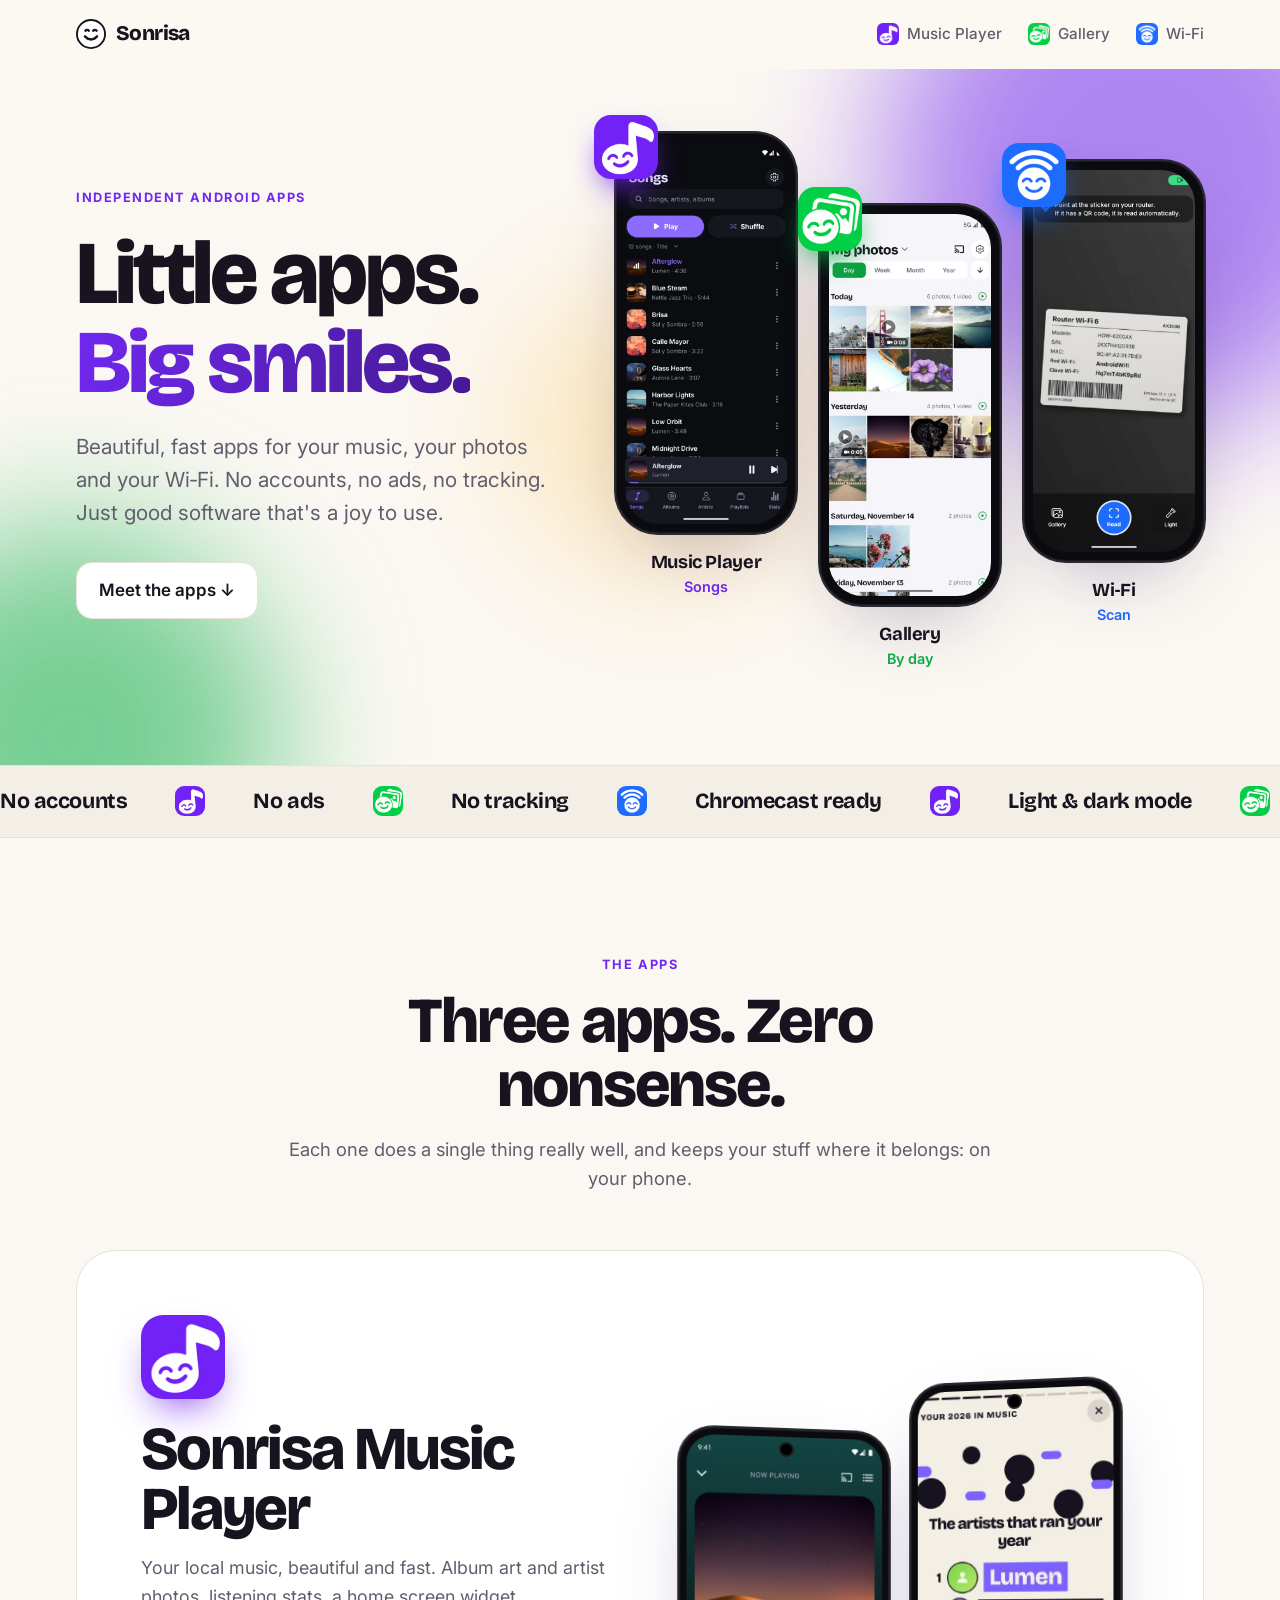
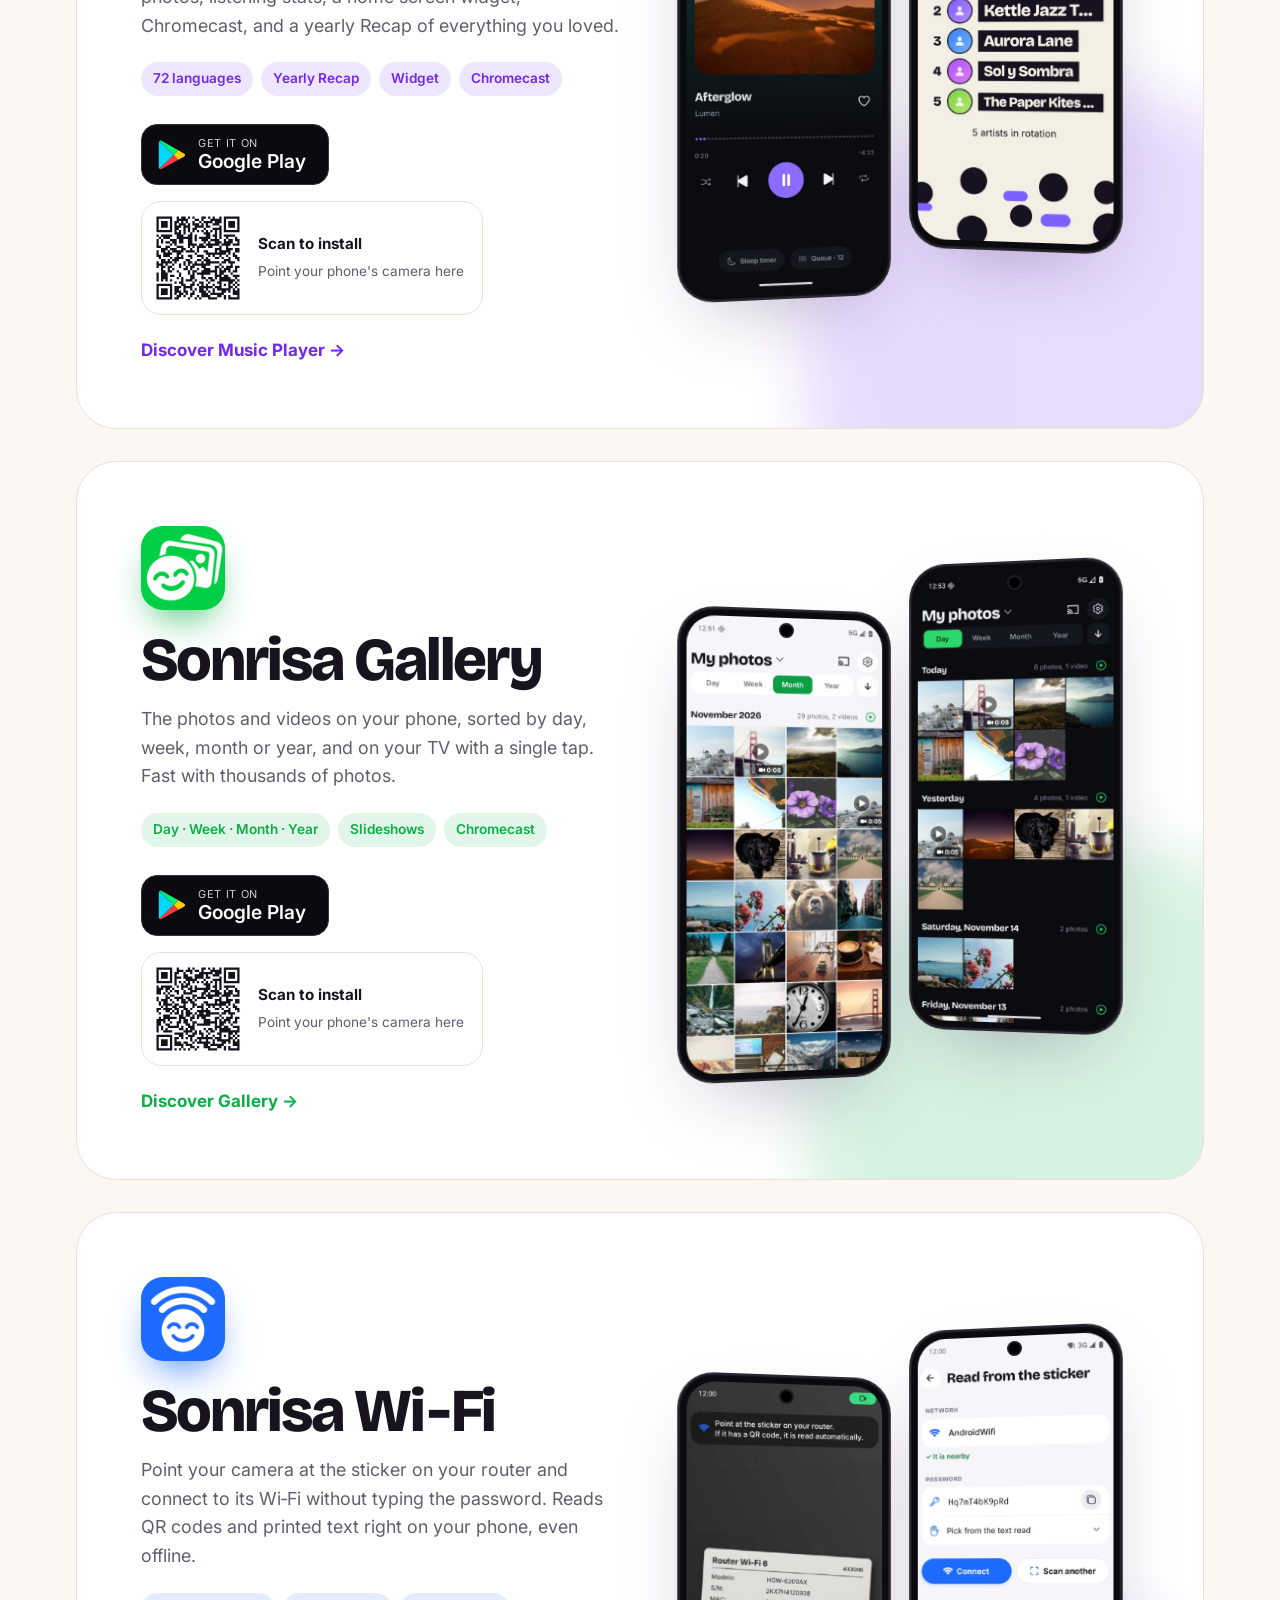
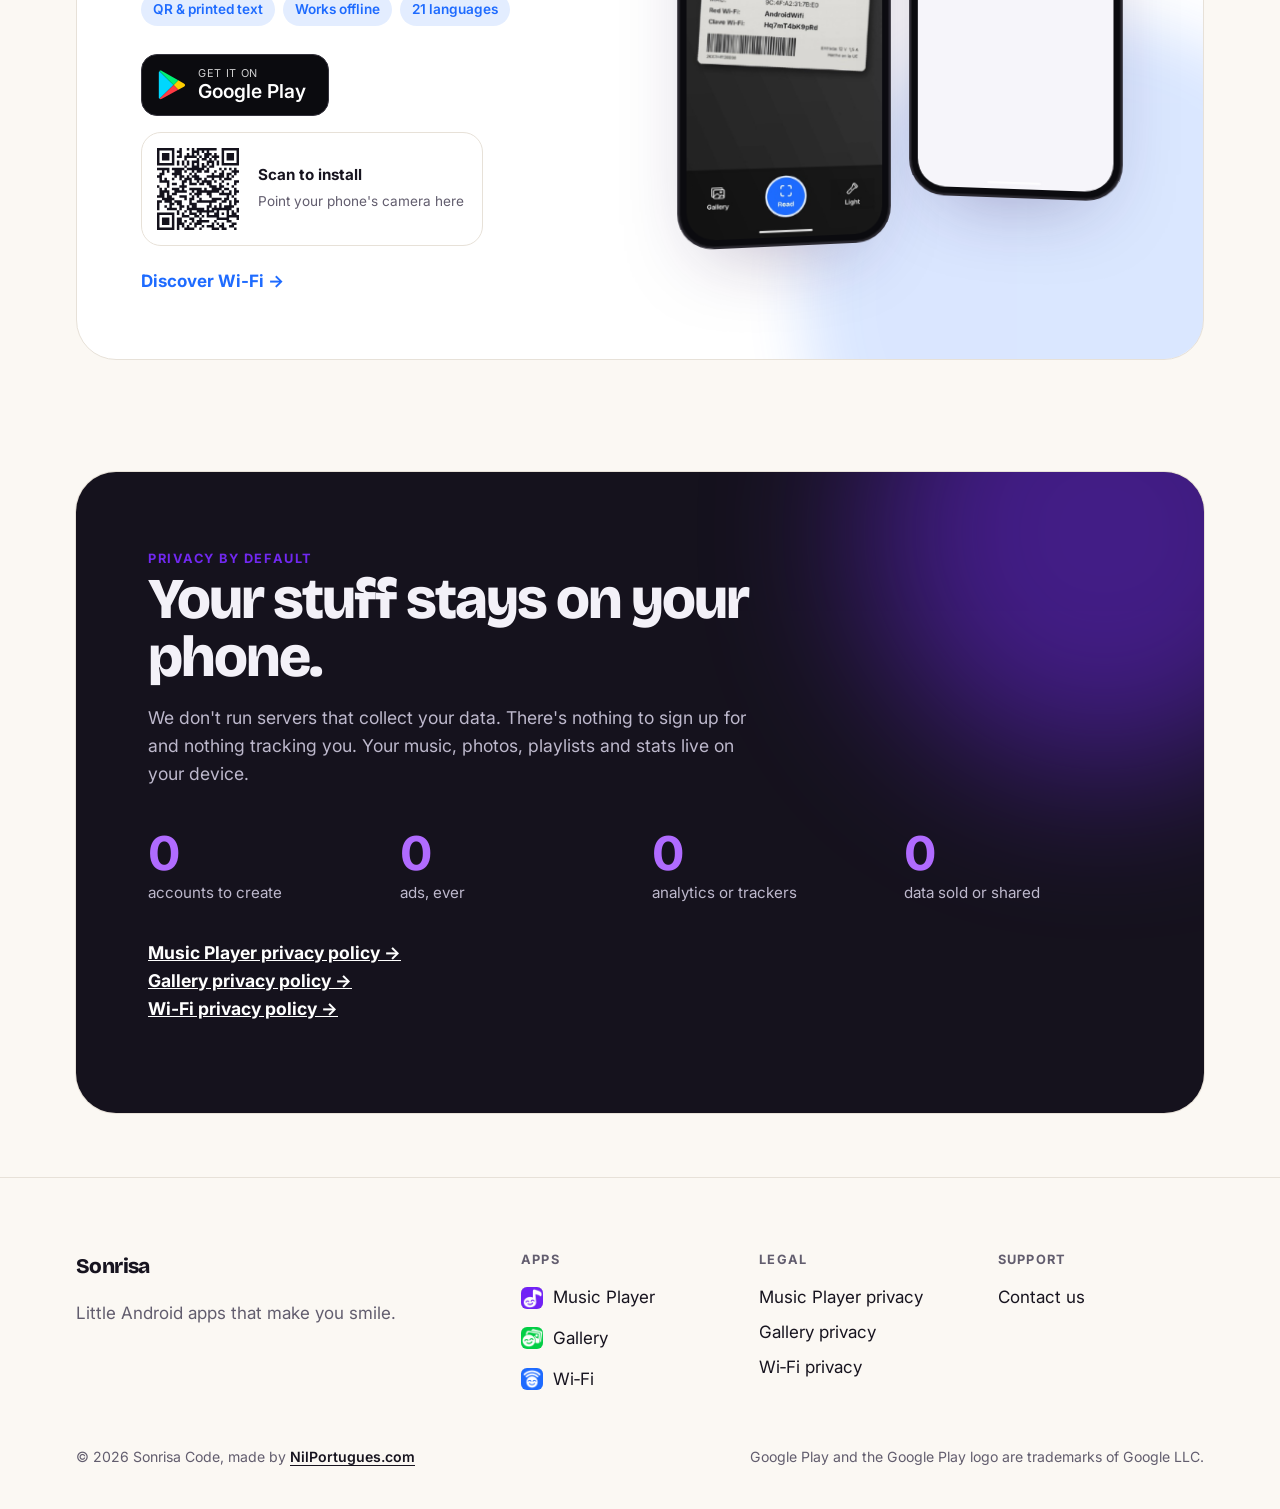
==== commit 7eaf2881: "Add Sonrisa Wi-Fi and fix the Gallery Play Store package Gallery links, QR and privacy policy used c" ====
--- a/index.html
+++ b/index.html
@@ -4,7 +4,7 @@
 <meta charset="utf-8">
 <meta name="viewport" content="width=device-width, initial-scale=1">
 <title>Sonrisa · Little Android apps, big smiles</title>
-<meta name="description" content="Sonrisa makes beautiful, fast Android apps that work with what's already on your phone. No accounts, no ads, no tracking. Meet Sonrisa Music Player and Sonrisa Gallery.">
+<meta name="description" content="Sonrisa makes beautiful, fast Android apps that work with what's already on your phone. No accounts, no ads, no tracking. Meet Sonrisa Music Player, Sonrisa Gallery and Sonrisa Wi‑Fi.">
 <link rel="canonical" href="https://sonrisacode.com/">
 <meta property="og:type" content="website">
 <meta property="og:url" content="https://sonrisacode.com/">
@@ -29,6 +29,7 @@
     <nav class="nav-links">
       <a href="music-player/"><img src="img/music/icon-192.png" alt="" width="22" height="22">Music Player</a>
       <a href="gallery/"><img src="img/gallery/icon-192.png" alt="" width="22" height="22">Gallery</a>
+      <a href="wifi/"><img src="img/wifi/icon-192.png" alt="" width="22" height="22">Wi‑Fi</a>
     </nav>
   </div>
 </header>
@@ -40,7 +41,7 @@
       <div>
         <span class="eyebrow reveal">Independent Android apps</span>
         <h1 class="reveal d1">Little apps.<br><em>Big smiles.</em></h1>
-        <p class="lead reveal d2">Beautiful, fast apps for the music and photos already on your phone. No accounts, no ads, no tracking. Just good software that's a joy to use.</p>
+        <p class="lead reveal d2">Beautiful, fast apps for your music, your photos and your Wi‑Fi. No accounts, no ads, no tracking. Just good software that's a joy to use.</p>
         <div class="get reveal d3">
           <a class="ghost-btn" href="#apps">Meet the apps ↓</a>
         </div>
@@ -55,6 +56,11 @@
           <div class="phone"><div class="screens"><img src="img/gallery/day.jpg" alt="By day" data-label="By day" data-tap="53,14.7" width="540" height="1200"><img src="img/gallery/month.jpg" alt="By month" data-label="By month" data-tap="37,41" width="540" height="1200" loading="lazy"><img src="img/gallery/viewer.jpg" alt="Viewer" data-label="Viewer" data-tap="50,94.4" width="540" height="1200" loading="lazy"><img src="img/gallery/details.jpg" alt="Details" data-label="Details" width="540" height="1200" loading="lazy"><span class="tap"></span></div></div>
           <img class="demo-icon" src="img/gallery/icon-192.png" alt="" width="64" height="64">
           <span class="demo-caption"><strong>Gallery</strong><span class="demo-label">By day</span></span>
+        </a>
+        <a class="demo wifi" href="wifi/" aria-label="Wi‑Fi">
+          <div class="phone"><div class="screens"><img src="img/wifi/scan.jpg" alt="Scan" data-label="Scan" data-tap="50,92.5" width="540" height="1200"><img src="img/wifi/result.jpg" alt="Result" data-label="Result" data-tap="50,43" width="540" height="1200" loading="lazy"><img src="img/wifi/pick.jpg" alt="Pick the password" data-label="Pick the password" data-tap="27,80" width="540" height="1200" loading="lazy"><img src="img/wifi/saved.jpg" alt="Connected" data-label="Connected" width="540" height="1200" loading="lazy"><span class="tap"></span></div></div>
+          <img class="demo-icon" src="img/wifi/icon-192.png" alt="" width="64" height="64">
+          <span class="demo-caption"><strong>Wi‑Fi</strong><span class="demo-label">Scan</span></span>
         </a>
       </div>
     </div>
@@ -71,7 +77,7 @@
     <div class="wrap">
       <div class="section-head center reveal">
         <span class="eyebrow">The apps</span>
-        <h2>Two apps. Zero nonsense.</h2>
+        <h2>Three apps. Zero nonsense.</h2>
         <p>Each one does a single thing really well, and keeps your stuff where it belongs: on your phone.</p>
       </div>
 
@@ -100,7 +106,7 @@
           <p>The photos and videos on your phone, sorted by day, week, month or year, and on your TV with a single tap. Fast with thousands of photos.</p>
           <div class="tags"><span>Day · Week · Month · Year</span><span>Slideshows</span><span>Chromecast</span></div>
           <div class="get">
-            <a class="play-btn" href="https://play.google.com/store/apps/details?id=com.nilportugues.sonrisa_gallery"><svg viewBox="0 0 28 30" aria-hidden="true"><path fill="#00d7fe" d="M1.5 1.2 15.6 15 1.5 28.8C1 28.5.8 28 .8 27.3V2.7c0-.7.2-1.2.7-1.5z"/><path fill="#ffce00" d="m20.3 19.7-4.7-4.7 4.7-4.7 5.6 3.2c1.6.9 1.6 2.4 0 3.3z"/><path fill="#ff3a44" d="M20.3 19.7 15.6 15 1.5 28.8c.5.5 1.4.6 2.4 0z"/><path fill="#00f076" d="M20.3 10.3 3.9 1c-1-.6-1.9-.5-2.4 0L15.6 15z"/></svg><span><small>Get it on</small><strong>Google Play</strong></span></a>
+            <a class="play-btn" href="https://play.google.com/store/apps/details?id=com.nilportugues.sonrisa_photo_gallery"><svg viewBox="0 0 28 30" aria-hidden="true"><path fill="#00d7fe" d="M1.5 1.2 15.6 15 1.5 28.8C1 28.5.8 28 .8 27.3V2.7c0-.7.2-1.2.7-1.5z"/><path fill="#ffce00" d="m20.3 19.7-4.7-4.7 4.7-4.7 5.6 3.2c1.6.9 1.6 2.4 0 3.3z"/><path fill="#ff3a44" d="M20.3 19.7 15.6 15 1.5 28.8c.5.5 1.4.6 2.4 0z"/><path fill="#00f076" d="M20.3 10.3 3.9 1c-1-.6-1.9-.5-2.4 0L15.6 15z"/></svg><span><small>Get it on</small><strong>Google Play</strong></span></a>
             <div class="qr-card"><img src="img/gallery/qr.svg" alt="QR code to download Sonrisa Gallery on Google Play" width="92" height="92"><div><strong>Scan to install</strong><span>Point your phone's camera here</span></div></div>
           </div>
           <a class="more" href="gallery/">Discover Gallery →</a>
@@ -108,6 +114,24 @@
         <div class="media" aria-hidden="true">
           <div class="phone sm"><img src="img/gallery/month.jpg" alt="" width="540" height="1200" loading="lazy"></div>
           <div class="phone sm"><img src="img/gallery/dark.jpg" alt="" width="540" height="1200" loading="lazy"></div>
+        </div>
+      </article>
+
+      <article class="showcase wifi reveal">
+        <div>
+          <img class="app-icon" src="img/wifi/icon-192.png" alt="Sonrisa Wi‑Fi icon" width="84" height="84">
+          <h2>Sonrisa Wi‑Fi</h2>
+          <p>Point your camera at the sticker on your router and connect to its Wi‑Fi without typing the password. Reads QR codes and printed text right on your phone, even offline.</p>
+          <div class="tags"><span>QR &amp; printed text</span><span>Works offline</span><span>21 languages</span></div>
+          <div class="get">
+            <a class="play-btn" href="https://play.google.com/store/apps/details?id=com.nilportugues.sonrisa_wifi"><svg viewBox="0 0 28 30" aria-hidden="true"><path fill="#00d7fe" d="M1.5 1.2 15.6 15 1.5 28.8C1 28.5.8 28 .8 27.3V2.7c0-.7.2-1.2.7-1.5z"/><path fill="#ffce00" d="m20.3 19.7-4.7-4.7 4.7-4.7 5.6 3.2c1.6.9 1.6 2.4 0 3.3z"/><path fill="#ff3a44" d="M20.3 19.7 15.6 15 1.5 28.8c.5.5 1.4.6 2.4 0z"/><path fill="#00f076" d="M20.3 10.3 3.9 1c-1-.6-1.9-.5-2.4 0L15.6 15z"/></svg><span><small>Get it on</small><strong>Google Play</strong></span></a>
+            <div class="qr-card"><img src="img/wifi/qr.svg" alt="QR code to download Sonrisa Wi‑Fi on Google Play" width="92" height="92"><div><strong>Scan to install</strong><span>Point your phone's camera here</span></div></div>
+          </div>
+          <a class="more" href="wifi/">Discover Wi‑Fi →</a>
+        </div>
+        <div class="media" aria-hidden="true">
+          <div class="phone sm"><img src="img/wifi/scan.jpg" alt="" width="540" height="1200" loading="lazy"></div>
+          <div class="phone sm"><img src="img/wifi/result.jpg" alt="" width="540" height="1200" loading="lazy"></div>
         </div>
       </article>
     </div>
@@ -124,7 +148,7 @@
         <div><b>0</b><span>analytics or trackers</span></div>
         <div><b>0</b><span>data sold or shared</span></div>
       </div>
-      <p><a class="link" href="music-player/privacy.html">Music Player privacy policy →</a><br><a class="link" href="gallery/privacy.html">Gallery privacy policy →</a></p>
+      <p><a class="link" href="music-player/privacy.html">Music Player privacy policy →</a><br><a class="link" href="gallery/privacy.html">Gallery privacy policy →</a><br><a class="link" href="wifi/privacy.html">Wi‑Fi privacy policy →</a></p>
     </div>
   </section>
 </main>
@@ -136,9 +160,9 @@
         <a class="logo" href="./">Sonrisa</a>
         <p class="muted">Little Android apps that make you smile.</p>
       </div>
-      <div><h5>Apps</h5><ul><li><a class="app-link" href="music-player/"><img src="img/music/icon-192.png" alt="" width="22" height="22">Music Player</a></li><li><a class="app-link" href="gallery/"><img src="img/gallery/icon-192.png" alt="" width="22" height="22">Gallery</a></li></ul></div>
-      <div><h5>Legal</h5><ul><li><a href="music-player/privacy.html">Music Player privacy</a></li><li><a href="gallery/privacy.html">Gallery privacy</a></li></ul></div>
-      <div><h5>Support</h5><ul><li><a href="mailto:CONTACT_EMAIL">Contact us</a></li></ul></div>
+      <div><h5>Apps</h5><ul><li><a class="app-link" href="music-player/"><img src="img/music/icon-192.png" alt="" width="22" height="22">Music Player</a></li><li><a class="app-link" href="gallery/"><img src="img/gallery/icon-192.png" alt="" width="22" height="22">Gallery</a></li><li><a class="app-link" href="wifi/"><img src="img/wifi/icon-192.png" alt="" width="22" height="22">Wi‑Fi</a></li></ul></div>
+      <div><h5>Legal</h5><ul><li><a href="music-player/privacy.html">Music Player privacy</a></li><li><a href="gallery/privacy.html">Gallery privacy</a></li><li><a href="wifi/privacy.html">Wi‑Fi privacy</a></li></ul></div>
+      <div><h5>Support</h5><ul><li><a href="mailto:nilopc@gmail.com">Contact us</a></li></ul></div>
     </div>
     <div class="fine"><span>© 2026 Sonrisa Code, made by <a class="by" href="https://nilportugues.com">NilPortugues.com</a></span><span>Google Play and the Google Play logo are trademarks of Google LLC.</span></div>
   </div>
--- a/styles.css
+++ b/styles.css
@@ -10,6 +10,8 @@
   --music-2: #b06bff;
   --gallery: #0dae47;
   --gallery-2: #7be38f;
+  --wifi: #1e6bff;
+  --wifi-2: #7fb0ff;
   --sun: #ffb020;
   --accent: var(--music);
   --accent-2: var(--music-2);
@@ -29,12 +31,15 @@
     --music-2: #d3a8ff;
     --gallery: #33d46f;
     --gallery-2: #a6f3b5;
+    --wifi: #4c8dff;
+    --wifi-2: #a9c8ff;
     --shadow: 0 30px 80px -30px rgb(0 0 0 / .8);
   }
   .hero h1 em { background-image: linear-gradient(100deg, var(--accent), var(--accent-2)) !important; }
 }
 .music { --mark: url("img/music/icon-192.png"); --accent: var(--music); --accent-2: var(--music-2); --deep: color-mix(in srgb, var(--music) 62%, #000); }
 .gallery { --mark: url("img/gallery/icon-192.png"); --accent: var(--gallery); --accent-2: var(--gallery-2); --deep: color-mix(in srgb, var(--gallery) 62%, #000); }
+.wifi { --mark: url("img/wifi/icon-192.png"); --accent: var(--wifi); --accent-2: var(--wifi-2); --deep: color-mix(in srgb, var(--wifi) 62%, #000); }
 
 /* ---------- Base ---------- */
 * { box-sizing: border-box; }
@@ -144,7 +149,8 @@
 .marquee-track { display: flex; gap: 48px; width: max-content; animation: scroll 40s linear infinite; font-family: "Bricolage Grotesque", sans-serif; font-weight: 700; font-size: 1.35rem; letter-spacing: -0.02em; }
 .marquee-track span { display: flex; align-items: center; gap: 48px; white-space: nowrap; }
 .marquee-track span::after { content: ""; flex: none; width: 30px; height: 30px; border-radius: 9px; background: var(--mark) center / cover; }
-.marquee.both .marquee-track span:nth-child(even)::after { background-image: url("img/gallery/icon-192.png"); }
+.marquee.both .marquee-track span:nth-child(3n+2)::after { background-image: url("img/gallery/icon-192.png"); }
+.marquee.both .marquee-track span:nth-child(3n)::after { background-image: url("img/wifi/icon-192.png"); }
 @keyframes scroll { to { transform: translateX(-50%); } }
 
 /* ---------- Sections ---------- */
@@ -286,11 +292,12 @@
 .app-hero-icon { width: 116px; height: 116px; border-radius: 30px; box-shadow: 0 24px 50px -18px var(--accent); }
 @media (max-width: 640px) { .nav-links img { display: none; } .app-hero-icon { width: 88px; height: 88px; border-radius: 23px; } }
 
-/* Home hero: two phones that walk through each app */
-.duo { display: flex; justify-content: center; align-items: flex-start; gap: 36px; }
+/* Home hero: three phones that walk through each app */
+.duo { display: flex; justify-content: center; align-items: flex-start; gap: 24px; }
 .demo { position: relative; display: flex; flex-direction: column; align-items: center; text-decoration: none; color: inherit; }
 .demo.gallery { margin-top: 72px; }
-.demo .phone { width: 250px; }
+.demo.wifi { margin-top: 28px; }
+.demo .phone { width: 180px; }
 .demo .screens { position: absolute; inset: 9px; overflow: hidden; border-radius: 34px; background: #0b0b0f; }
 .demo .screens img { position: absolute; inset: 0; border-radius: 0; transform: translateX(100%); transition: transform .55s cubic-bezier(.3,.7,.2,1), opacity .55s; }
 .demo .screens img.on { transform: none; z-index: 2; }
@@ -304,10 +311,10 @@
 .demo-caption strong { display: block; font-family: "Bricolage Grotesque", sans-serif; font-size: 1.15rem; letter-spacing: -0.02em; }
 .demo-label { font-size: .9rem; color: var(--accent); font-weight: 600; }
 .demo:hover .phone { box-shadow: 0 0 0 1px rgb(255 255 255 / .06) inset, 0 0 0 2px #2a2830, 0 40px 90px -30px var(--accent); }
-@media (max-width: 900px) { .duo { gap: 20px; } .demo .phone { width: 210px; } }
+@media (max-width: 900px) { .duo { gap: 20px; } .demo .phone { width: 190px; } }
 @media (max-width: 480px) {
-  .duo { gap: 12px; } .demo.gallery { margin-top: 40px; }
-  .demo .phone { width: 42vw; border-radius: 26px; padding: 5px; } .demo .screens { inset: 5px; border-radius: 22px; }
+  .duo { gap: 10px; } .demo.gallery { margin-top: 40px; } .demo.wifi { margin-top: 16px; }
+  .demo .phone { width: 29vw; border-radius: 26px; padding: 5px; } .demo .screens { inset: 5px; border-radius: 22px; }
   .demo-icon { width: 44px; height: 44px; border-radius: 12px; top: -12px; left: -10px; }
 }
 
